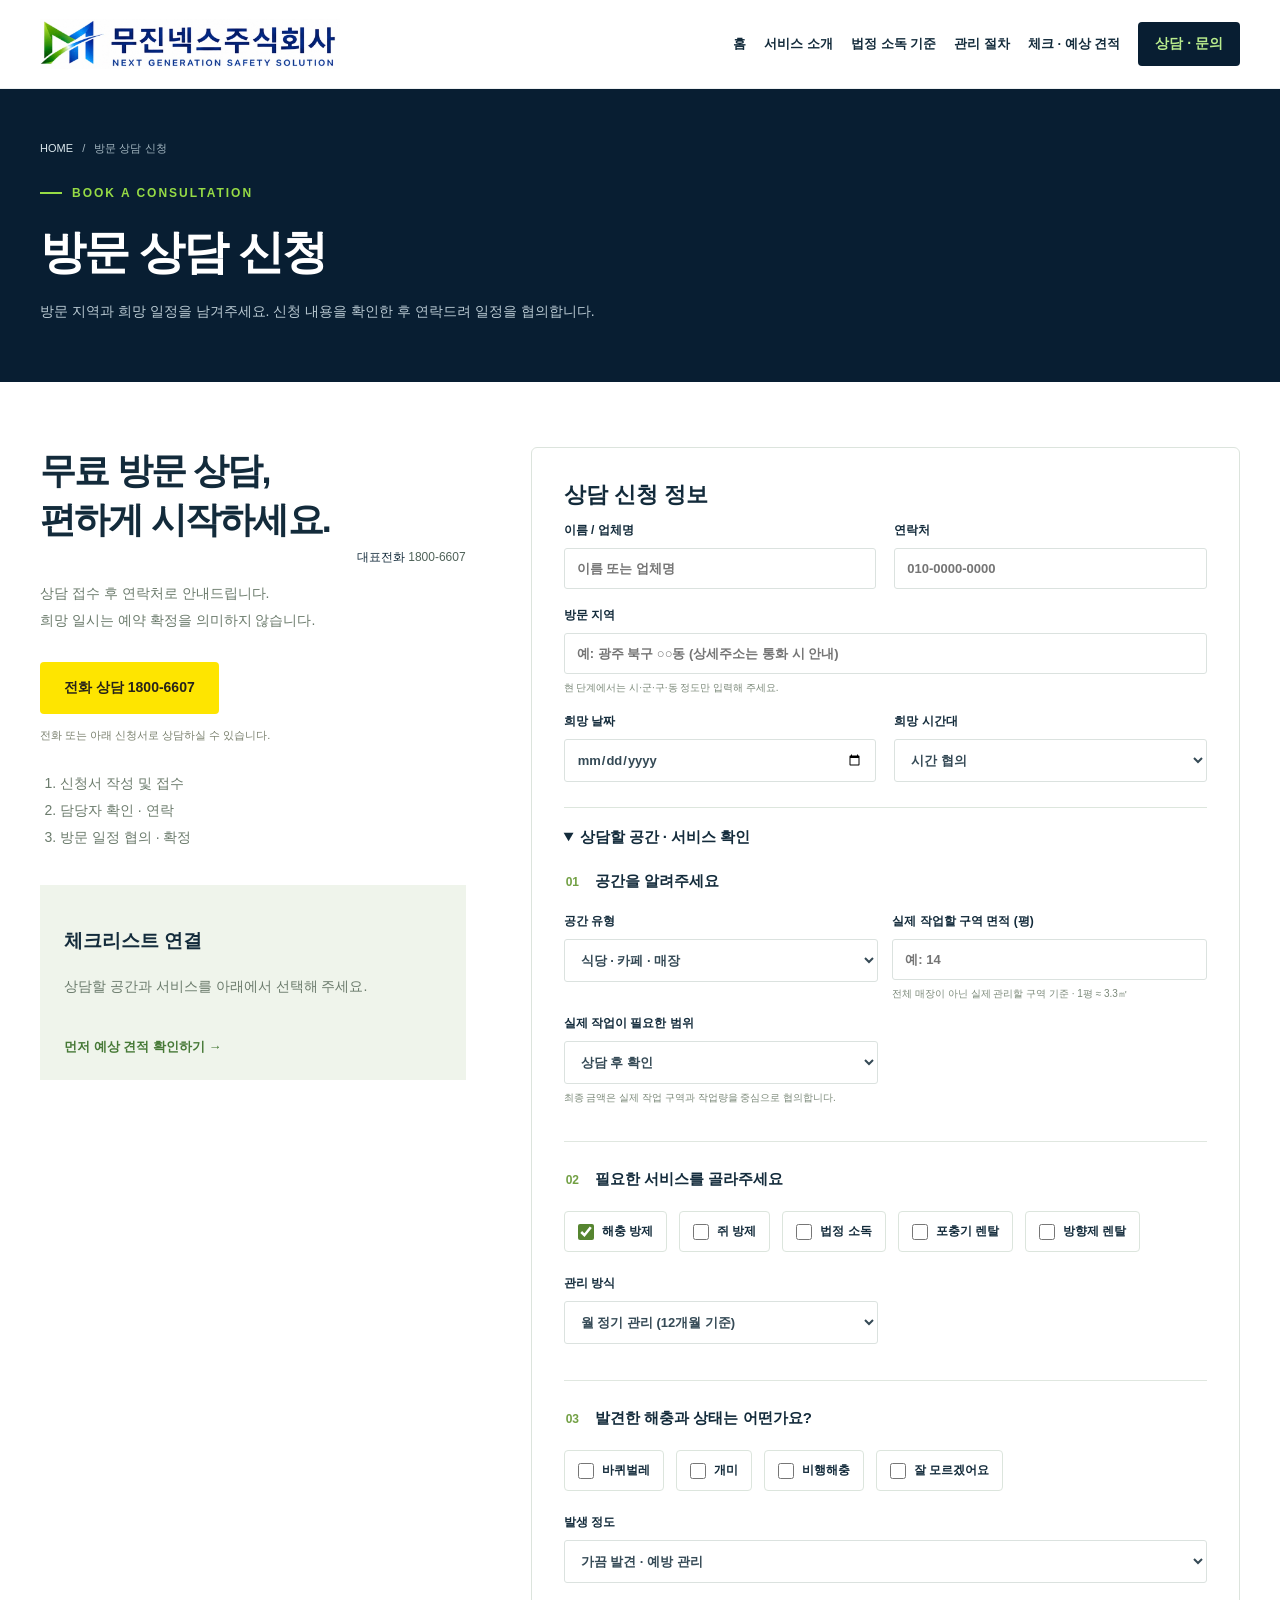
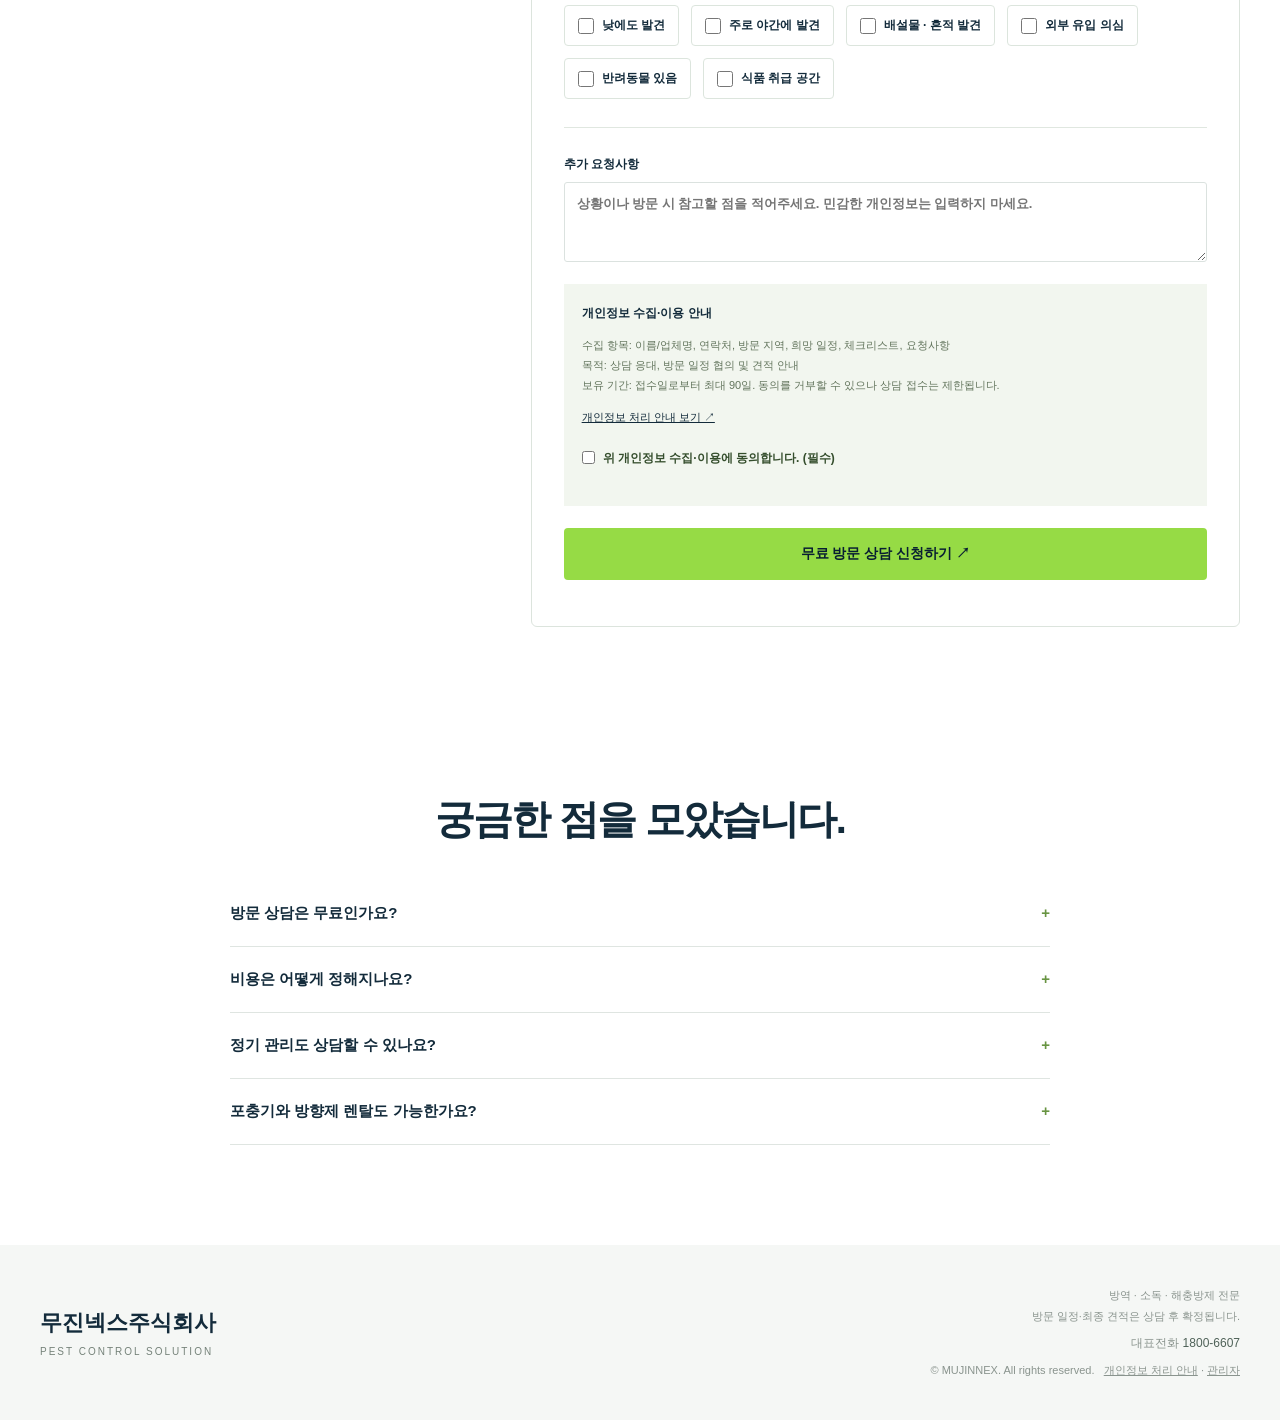
==== contact.html @ 33d65a3a "Remove initial fee exemption sentence from pricing FAQ" ====
<!doctype html><html lang="ko"><head><meta charset="utf-8"><meta name="viewport" content="width=device-width,initial-scale=1"><title>방문 상담 신청 | 무진넥스</title><meta name="description" content="무진넥스 방문 상담 신청"><link rel="stylesheet" href="assets/site.css?v=company-hero-v1"></head><body><header><div class="nav"><a href="index.html" class="logo" aria-label="무진넥스 홈"><img src="assets/company-logo.jpg" alt="무진넥스주식회사 로고"></a><button class="mobile-menu" aria-expanded="false" aria-controls="mainNav" type="button">메뉴 ☰</button><nav id="mainNav" aria-label="주 메뉴"><a href="index.html">홈</a><a href="services.html">서비스 소개</a><a href="legal.html">법정 소독 기준</a><a href="process.html">관리 절차</a><a href="quote.html">체크 · 예상 견적</a><a href="contact.html" aria-current="page" class="navcta">상담 · 문의</a></nav></div></header><main><div class="page-banner"><div class="wrap"><div class="breadcrumbs"><a href="index.html">HOME</a> &nbsp; / &nbsp; 방문 상담 신청</div><div class="eyebrow">BOOK A CONSULTATION</div><h1>방문 상담 신청</h1><p>방문 지역과 희망 일정을 남겨주세요. 신청 내용을 확인한 후 연락드려 일정을 협의합니다.</p></div></div><section class="tool-section"><div class="wrap booking-layout"><div class="booking-intro"><h2>무료 방문 상담,<br>편하게 시작하세요.</h2><div class="footer-phones"><span>대표전화 <a href="tel:18006607">1800-6607</a></span></div><p>상담 접수 후 연락처로 안내드립니다.<br>희망 일시는 예약 확정을 의미하지 않습니다.</p><a class="btn kakao-button" href="tel:18006607" target="_blank" rel="noopener noreferrer">전화 상담 1800-6607</a><p class="chat-note">전화 또는 아래 신청서로 상담하실 수 있습니다.</p><ol><li>신청서 작성 및 접수</li><li>담당자 확인 · 연락</li><li>방문 일정 협의 · 확정</li></ol><div class="estimate-panel"><h3>체크리스트 연결</h3><p id="draftInfo">상담할 공간과 서비스를 아래에서 선택해 주세요.</p><a href="quote.html" class="section-link">먼저 예상 견적 확인하기 →</a></div></div><form class="form booking-form" id="bookingForm"><h3>상담 신청 정보</h3><div class="form-grid"><label>이름 / 업체명<input name="name" autocomplete="name" required maxlength="60" placeholder="이름 또는 업체명"></label><label>연락처<input name="phone" type="tel" autocomplete="tel" required maxlength="20" placeholder="010-0000-0000" pattern="[0-9\s-]{9,20}"></label><label class="full">방문 지역<input name="region" required minlength="2" maxlength="120" placeholder="예: 광주 북구 ○○동 (상세주소는 통화 시 안내)"><small>현 단계에서는 시·군·구·동 정도만 입력해 주세요.</small></label><label>희망 날짜<input name="preferredDate" type="date" required></label><label>희망 시간대<select name="preferredTime"><option value="any">시간 협의</option><option value="morning">오전</option><option value="afternoon">오후</option><option value="evening">저녁 (가능 여부 협의)</option></select></label></div><details class="booking-check" open><summary>상담할 공간 · 서비스 확인</summary><div id="bookingChecklist"><fieldset><legend><span>01</span> 공간을 알려주세요</legend><div class="form-grid"><label>공간 유형<select name="space" required><option value="restaurant">식당 · 카페 · 매장</option><option value="home">주택 · 빌라 · 원룸</option><option value="facility">의료 · 학교 · 공공시설</option><option value="other">기타 공간</option></select></label><label>실제 작업할 구역 면적 (평)<input name="area" type="number" min="1" max="10000" step="0.1" placeholder="예: 14" required><small>전체 매장이 아닌 실제 관리할 구역 기준 · 1평 ≈ 3.3㎡</small></label><label>실제 작업이 필요한 범위<select name="scope"><option value="targeted">주방·창고 등 일부 구역</option><option value="whole">공간 전체</option><option value="unknown" selected>상담 후 확인</option></select><small>최종 금액은 실제 작업 구역과 작업량을 중심으로 협의합니다.</small></label></div></fieldset><fieldset><legend><span>02</span> 필요한 서비스를 골라주세요</legend><div class="choices"><label><input type="checkbox" name="services" value="pest" checked>해충 방제</label><label><input type="checkbox" name="services" value="rodent">쥐 방제</label><label><input type="checkbox" name="services" value="legal">법정 소독</label><label><input type="checkbox" name="services" value="rental">포충기 렌탈</label><label><input type="checkbox" name="services" value="fragrance">방향제 렌탈</label></div><div class="form-grid"><label>관리 방식<select name="frequency"><option value="monthly">월 정기 관리 (12개월 기준)</option><option value="once">1회 방제 (예상 작업비 계산)</option></select></label><label data-quantity="rental" hidden>포충기 수량<input name="units" type="number" min="1" max="30" value="0" disabled></label><label data-quantity="fragrance" hidden>방향제 수량<input name="fragranceUnits" type="number" min="1" max="30" value="0" disabled></label></div></fieldset><fieldset><legend><span>03</span> 발견한 해충과 상태는 어떤가요?</legend><div class="choices"><label><input type="checkbox" name="pests" value="cockroach">바퀴벌레</label><label><input type="checkbox" name="pests" value="ant">개미</label><label><input type="checkbox" name="pests" value="flying">비행해충</label><label><input type="checkbox" name="pests" value="unknown">잘 모르겠어요</label></div><label>발생 정도<select name="severity"><option value="low">가끔 발견 · 예방 관리</option><option value="medium">반복 발견</option><option value="high">여러 곳에서 자주 발견</option><option value="unknown">판단이 어려워요</option></select></label><div class="choices signs"><label><input type="checkbox" name="signs" value="day">낮에도 발견</label><label><input type="checkbox" name="signs" value="night">주로 야간에 발견</label><label><input type="checkbox" name="signs" value="droppings">배설물 · 흔적 발견</label><label><input type="checkbox" name="signs" value="entry">외부 유입 의심</label><label><input type="checkbox" name="signs" value="pet">반려동물 있음</label><label><input type="checkbox" name="signs" value="food">식품 취급 공간</label></div></fieldset></div></details><label>추가 요청사항<textarea name="message" maxlength="1500" placeholder="상황이나 방문 시 참고할 점을 적어주세요. 민감한 개인정보는 입력하지 마세요."></textarea></label><div class="honeypot" aria-hidden="true"><label>Website<input name="website" tabindex="-1" autocomplete="off"></label></div><div class="privacy-consent"><strong>개인정보 수집·이용 안내</strong><p>수집 항목: 이름/업체명, 연락처, 방문 지역, 희망 일정, 체크리스트, 요청사항<br>목적: 상담 응대, 방문 일정 협의 및 견적 안내<br>보유 기간: 접수일로부터 최대 90일. 동의를 거부할 수 있으나 상담 접수는 제한됩니다.</p><a href="privacy.html" target="_blank" rel="noopener">개인정보 처리 안내 보기 ↗</a><label class="check"><input type="checkbox" name="consent" required>위 개인정보 수집·이용에 동의합니다. (필수)</label></div><button class="btn" type="submit">무료 방문 상담 신청하기 ↗</button><div class="form-status" role="status" id="bookingStatus"></div></form></div></section><section class="faq-section" id="faq"><div class="faq"><h2>궁금한 점을 모았습니다.</h2><details><summary>방문 상담은 무료인가요?</summary><p>네. 무진넥스는 현장 진단, 맞춤 견적, 해충 상담을 위한 무료 방문 상담을 안내하고 있습니다. 방문 가능 지역과 일정은 상담 시 확인해 주세요.</p></details><details><summary>비용은 어떻게 정해지나요?</summary><p>실제 관리할 구역의 면적과 발생 상태를 바탕으로 참고 견적을 안내합니다. 전체 공간이 넓어도 일부 구역만 작업한다면 해당 구역을 기준으로 상담하며, 최종 금액은 현장 확인 후 조정합니다.</p></details><details><summary>정기 관리도 상담할 수 있나요?</summary><p>네. 공간과 발생 상황에 따라 정기 관리 방식과 방문 주기를 상담하실 수 있습니다. 구체적인 조건은 현장 확인 후 협의합니다.</p></details><details><summary>포충기와 방향제 렌탈도 가능한가요?</summary><p>포충기 설치·렌탈·구매와 방향제 렌탈을 상담하실 수 있습니다. 방향제는 1대당 월 1만원을 참고 기준으로 안내합니다. 포충기·방향제는 정기 점검과 소모품·부품 교체 관리를 제공하며, 교체 품목과 주기는 제품 및 사용 상태에 따라 상담 시 안내합니다.</p></details></div></section></main><footer><div class="footer-inner"><div class="footer-brand">무진넥스주식회사<small>PEST CONTROL SOLUTION</small></div><div class="footer-info">방역 · 소독 · 해충방제 전문<br>방문 일정·최종 견적은 상담 후 확정됩니다.<div class="footer-phones"><span>대표전화 <a href="tel:18006607">1800-6607</a></span></div>© MUJINNEX. All rights reserved. &nbsp; <a href="privacy.html">개인정보 처리 안내</a> · <a href="https://mujinnex-consultations.bigcat2.chatgpt.site/admin">관리자</a></div></div></footer><script src="assets/site.js"></script><script type="module" src="assets/forms.js?v=qa-v6"></script></body></html>
---- assets/site.css ----
:root{--navy:#081e32;--green:#96db45;--ink:#132b3b;--muted:#6c7a82}*{box-sizing:border-box}html{scroll-behavior:auto;scroll-padding-top:100px}body{margin:0;font-family:Arial,'Noto Sans KR',sans-serif;color:var(--ink);background:#fff}a{color:inherit;text-decoration:none}button,input,select,textarea{font:inherit}button,a{touch-action:manipulation}button{cursor:pointer}header{position:sticky;top:0;z-index:20;background:#ffffffed;border-bottom:1px solid #edf0f1;backdrop-filter:blur(15px)}.nav{max-width:1320px;margin:auto;height:88px;display:flex;align-items:center;justify-content:space-between;padding:0 40px}.logo{width:225px;height:65px;overflow:hidden;position:relative}.logo img{position:absolute;width:260px;max-width:none;left:-16px;top:-24px}nav{display:flex;align-items:center;gap:34px;font-size:14px;font-weight:600}.navcta,.btn{display:inline-flex;align-items:center;justify-content:center;gap:28px;padding:17px 24px;border-radius:4px;border:0;background:var(--green);color:var(--navy);font-weight:700;font-size:14px}.navcta{background:var(--navy);color:white;padding:13px 20px}.hero{background:var(--navy);min-height:680px;position:relative;overflow:hidden;color:white}.hero-photo{position:absolute;right:0;top:0;width:48%;height:100%;background-image:url('consultation.jpg');background-size:auto 155%;background-position:right top;filter:saturate(.65)}.hero:after{content:'';position:absolute;inset:0;background:linear-gradient(90deg,#081e32 43%,#081e32e8 58%,#081e3220 88%),linear-gradient(0deg,#081e3270,transparent 60%)}.hero-inner{position:relative;z-index:1;max-width:1320px;margin:auto;padding:82px 40px 60px}.eyebrow{font-size:12px;letter-spacing:2px;font-weight:700;color:#44892c;display:flex;align-items:center;gap:10px}.hero .eyebrow{color:#b7e68c}.eyebrow:before{content:'';width:22px;height:2px;background:currentColor}.hero h1{font-size:clamp(42px,4.7vw,67px);line-height:1.25;letter-spacing:-3px;margin:30px 0 24px;font-weight:750}.hero h1 em{font-style:normal;color:var(--green)}.hero p{color:#becad4;font-size:16px;line-height:1.9}.hero-actions{display:flex;gap:12px;margin-top:34px}.ghost{border:1px solid #617080;background:transparent;color:white}.hero-bottom{display:flex;gap:30px;margin-top:58px;font-size:12px;color:#bbcad3}.hero-bottom span:before{content:'✓';color:var(--green);margin-right:9px}.vertical{position:absolute;right:35px;bottom:55px;writing-mode:vertical-rl;letter-spacing:4px;font-size:10px;color:#c8d5dc}.strip{max-width:1240px;margin:auto;padding:28px 0;display:flex;justify-content:space-between;align-items:center;border-bottom:1px solid #e4e9e9;font-size:13px;color:#7c878c}.strip strong{color:#233c4a;font-size:15px}section{padding:100px 40px}.wrap{max-width:1240px;margin:auto}.section-head{display:flex;justify-content:space-between;align-items:end;margin:20px 0 42px;gap:30px}h2{font-size:40px;letter-spacing:-1.8px;line-height:1.35;margin:0}p{line-height:1.8}.section-head p{font-size:14px;color:var(--muted);margin:0}.services{display:grid;grid-template-columns:repeat(4,1fr);gap:18px}.service{padding:32px 26px;background:#f4f7f6;min-height:285px;border:1px solid transparent;transition:.25s}.service:hover{transform:translateY(-6px);border-color:#c2d9b6;background:#f0f6eb}.icon{width:52px;height:52px;color:#245343;margin-bottom:35px}.icon svg{width:100%;height:100%;fill:none;stroke:currentColor;stroke-width:1.4;stroke-linecap:round;stroke-linejoin:round}.service .num{float:right;color:#9ba9a8;font-size:12px}.service h3{font-size:21px;margin:0 0 13px}.service p{color:var(--muted);font-size:13px;margin:0}.spaces{background:#eff3ef}.space-grid{display:grid;grid-template-columns:1fr 1fr;gap:60px;align-items:center}.space-tabs{display:flex;gap:10px;flex-wrap:wrap;margin:30px 0}.tab{background:transparent;border:1px solid #cbd5cf;color:#56685d;padding:12px 19px;border-radius:30px;font-size:13px}.tab.active{background:var(--navy);border-color:var(--navy);color:white}.space-panel{border-top:1px solid #cbd5cf;padding-top:22px}.space-panel h3{font-size:23px;margin:0}.space-panel p{color:#66776e;font-size:14px;max-width:460px}.tags{display:flex;gap:9px;font-size:12px;color:#47723c}.tags span{background:#e1eada;padding:7px 10px}.architecture{height:440px;background:#dce5dc;position:relative;overflow:hidden;display:flex;align-items:center;justify-content:center}.architecture:before{content:'';position:absolute;width:310px;height:310px;border:1px solid #afc4ad;border-radius:50%;box-shadow:0 0 0 45px #d4dfd3,0 0 0 46px #bacdba}.building{width:260px;height:235px;position:relative;display:grid;grid-template-columns:repeat(4,1fr);gap:14px;padding:35px 28px 0;background:#fbfcf9;box-shadow:22px 22px 0 #aabca8;transform:skewY(-5deg)}.building:before{content:'MUJINNEX CARE';position:absolute;top:-30px;left:0;background:#183d30;color:#d1f3ac;width:100%;padding:12px;font-size:11px;letter-spacing:3px;text-align:center}.window{background:linear-gradient(135deg,#a5bfbb,#d2e2df);height:35px;border-bottom:3px solid #738f88}.building .door{height:66px;background:#355b4a;grid-column:2/4;align-self:end}.image-label{position:absolute;bottom:20px;left:24px;font-size:10px;color:#566e5b;letter-spacing:1.5px}.care-badge{position:absolute;right:24px;top:24px;padding:13px;background:#fff;color:#345c31;font-size:12px;border-radius:4px}.process{display:grid;grid-template-columns:repeat(4,1fr);margin-top:44px;gap:30px}.step{border-top:1px solid #d9e1dd;padding-top:24px}.step b{color:#5c972e;font-size:12px;letter-spacing:1px}.step h3{font-size:20px;margin:20px 0 12px}.step p{font-size:13px;color:var(--muted)}.consult{padding:80px 40px;background:var(--navy);color:white}.consult-grid{display:grid;grid-template-columns:.9fr 1.1fr;gap:90px;align-items:start}.consult h2{margin:22px 0;font-size:42px}.consult p{color:#adbdc7;font-size:14px}.consult .eyebrow{color:var(--green)}.poster-btn{border:0;border-bottom:1px solid #7e929e;background:none;padding:12px 0;color:#d7e3e9;font-size:13px}.form{background:#fff;color:var(--ink);padding:32px;border-radius:6px}.form h3{margin:0 0 12px;font-size:22px}.notice{background:#f2f6ef;padding:10px 12px;font-size:12px;color:#5c7055;line-height:1.7;margin-bottom:22px}.form-grid{display:grid;grid-template-columns:1fr 1fr;gap:18px}label{display:block;font-size:12px;font-weight:600}input,select,textarea{display:block;width:100%;margin-top:9px;border:1px solid #dbe2df;border-radius:3px;padding:12px;color:#354a56;background:white;font-size:13px}textarea{resize:vertical;min-height:80px}.full{grid-column:1/-1}.check{display:flex;align-items:center;gap:8px;color:#708078;font-size:11px;margin:18px 0}.check input{width:auto;margin:0}.form .btn{width:100%}.form-status{font-size:12px;line-height:1.7;color:#436d36;margin-top:14px}.faq{max-width:820px;margin:auto}.faq h2{text-align:center;margin-bottom:35px}.faq details{border-bottom:1px solid #dfe5e1;padding:23px 0}.faq summary{cursor:pointer;font-size:15px;font-weight:600;list-style:none;display:flex;justify-content:space-between}.faq summary:after{content:'+';color:#689442}.faq details[open] summary:after{content:'−'}.faq details p{font-size:14px;color:var(--muted);padding-right:30px}footer{padding:40px;background:#f5f7f5}.footer-inner{max-width:1240px;margin:auto;display:flex;justify-content:space-between;align-items:center;gap:20px}.footer-brand{font-size:22px;font-weight:800}.footer-brand small{display:block;letter-spacing:2px;font-size:10px;margin-top:8px;font-weight:400;color:#758279}.footer-info{font-size:11px;color:#8a948e;line-height:1.9;text-align:right}.menu{display:none}.modal{border:0;padding:0;background:transparent;max-width:600px;width:90vw;max-height:90vh}.modal::backdrop{background:#061522d9}.modal img{width:100%;display:block}.modal button{position:sticky;top:10px;float:right;margin:10px;border:0;border-radius:50%;background:#fff;width:36px;height:36px;font-size:20px}.sr{position:absolute;width:1px;height:1px;overflow:hidden;clip:rect(0,0,0,0)}@media(max-width:900px){.nav{padding:0 22px;height:76px}.logo{width:190px}.logo img{width:225px;top:-20px}nav{gap:18px;font-size:12px}.navcta{display:none}.hero-inner{padding:65px 26px}.hero h1{font-size:48px}.hero-photo{width:58%;opacity:.6}.hero:after{background:linear-gradient(90deg,#081e32 20%,#081e32d9 55%,#081e3250)}.strip{margin:0 26px;gap:20px;flex-wrap:wrap}.services{grid-template-columns:repeat(2,1fr)}section{padding:70px 26px}.space-grid,.consult-grid{gap:35px}.architecture{height:370px}.consult{padding:60px 26px}.consult-grid{grid-template-columns:1fr 1.2fr}.consult h2{font-size:34px}.form{padding:24px}.section-head h2,h2{font-size:33px}}@media(max-width:600px){nav a{display:none}nav a:last-child{display:block;font-size:12px}.hero{min-height:640px}.hero h1{font-size:43px;letter-spacing:-2px}.hero-inner{padding-top:62px}.hero p{font-size:14px}.hero-photo{width:78%;opacity:.38}.hero-bottom{gap:14px;flex-wrap:wrap;line-height:1.7;margin-top:48px}.vertical{display:none}.hero-actions{gap:8px}.btn{padding:16px 19px;gap:18px;font-size:13px}.strip{font-size:11px;padding:23px 0;gap:17px}.strip strong{width:100%;font-size:13px}.section-head{display:block;margin-bottom:30px}.section-head p{margin-top:18px}.services{gap:10px}.service{padding:22px 17px;min-height:265px}.service h3{font-size:18px}.service p{font-size:12px}.icon{margin-bottom:28px}.space-grid,.consult-grid{grid-template-columns:1fr}.architecture{height:340px;order:2}.space-tabs{gap:6px}.tab{padding:10px 13px}.process{grid-template-columns:1fr 1fr;gap:24px}.consult h2{font-size:36px}.form-grid{gap:14px}.footer-inner{display:block}.footer-info{text-align:left;margin-top:25px}.faq summary{font-size:14px}.eyebrow{font-size:10px}h2{font-size:31px}}

nav a[aria-current="page"]{color:#408528}nav .navcta[aria-current="page"]{color:#b9ec8d}.page-banner{background:var(--navy);color:white;padding:52px 40px 58px}.page-banner .eyebrow{color:var(--green)}.page-banner h1{font-size:46px;letter-spacing:-2px;margin:22px 0 15px}.page-banner p{color:#b9c9d2;font-size:14px;margin:0}.breadcrumbs{font-size:11px;color:#a4b7c1;margin-bottom:30px}.breadcrumbs a{color:#d8e5eb}.page-banner+.spaces{padding-top:65px}.page-cta{padding:43px 40px;background:#eff4ec}.page-cta .wrap{display:flex;align-items:center;justify-content:space-between;gap:24px}.page-cta h2{font-size:25px}.page-cta p{font-size:13px;color:#6c7a72;margin:9px 0 0}.section-link{font-size:13px;font-weight:600;display:inline-block;margin-top:25px;color:#467936}.home .hero{min-height:590px}.home .hero-inner{padding-top:65px;padding-bottom:45px}.home .hero-bottom{margin-top:36px}.home #services{padding:65px 40px}.home #services .section-head h2{font-size:32px}.home .service{min-height:230px}.home .icon{margin-bottom:22px}.home-paths{padding:0 40px 65px}.path-grid{display:grid;grid-template-columns:1fr 1fr;gap:22px}.path-card{border-top:1px solid #dae3dc;padding:25px 0 0;display:flex;justify-content:space-between;gap:20px}.path-card h3{font-size:22px;margin:0 0 8px}.path-card p{margin:0;color:#77837d;font-size:13px}.path-card .arrow{color:#538a39;font-size:25px}.mobile-menu{display:none}.services-detail{padding-top:0}.detail-list{display:grid;grid-template-columns:1fr 1fr;gap:35px}.detail{border-top:1px solid #dce4de;padding-top:22px}.detail h3{font-size:20px}.detail p{font-size:14px;color:#6c7a82}.process-note{background:#f3f6f1;padding:28px;margin-top:42px;font-size:14px;color:#61715e}.consult-page .consult{padding-top:65px}.consult-page .faq-section{padding-top:65px}@media(max-width:900px){nav{gap:20px}.navcta{display:inline-flex}}@media(max-width:700px){.mobile-menu{display:block;background:transparent;border:1px solid #d6dfd8;padding:9px 13px;border-radius:3px;color:var(--navy);font-size:13px}.nav{position:relative}nav{display:none;position:absolute;top:76px;left:0;right:0;background:#fff;box-shadow:0 10px 20px #0b1e3210;padding:15px 25px;flex-direction:column;align-items:stretch;gap:0}nav.is-open{display:flex}nav a,nav a:last-child{display:block!important;padding:15px 12px;font-size:14px;border-bottom:1px solid #edf0ed}.navcta{margin-top:10px}nav .navcta{border:0}.page-banner{padding:35px 26px 40px}.page-banner h1{font-size:35px}.breadcrumbs{margin-bottom:25px}.page-cta{padding:35px 26px}.page-cta .wrap{align-items:start;flex-direction:column}.path-grid,.detail-list{grid-template-columns:1fr}.home-paths{padding:0 26px 45px}.home #services{padding:55px 26px}.home .hero{min-height:620px}.home .hero h1{font-size:41px}.page-banner p{line-height:1.8}.consult-page .consult{padding-top:45px}}

nav{gap:22px}.legal-intro{padding-bottom:55px}.legal-cards{display:grid;grid-template-columns:repeat(3,1fr);gap:20px}.legal-cards article{background:#f2f6ef;padding:28px}.legal-cards b{color:#508631;font-size:11px;letter-spacing:1px}.legal-cards h3{font-size:21px;margin:18px 0 12px}.legal-cards p,.table-intro{font-size:14px;color:#6b7a71}.legal-table-section{padding-top:0}.legal-table-section h2{font-size:32px}.table-scroll{overflow-x:auto;margin-top:28px;border:1px solid #dce4dd}.legal-table{border-collapse:collapse;width:100%;min-width:740px;font-size:13px;line-height:1.7}.legal-table th,.legal-table td{text-align:left;padding:19px 20px;border-bottom:1px solid #e0e7e1}.legal-table thead{background:#0b2637;color:white}.legal-table thead th{white-space:nowrap}.legal-table tbody th{width:23%;font-weight:600}.legal-table tbody td:nth-child(2){width:39%;color:#637268}.legal-table td:nth-child(n+3){white-space:nowrap;color:#346c2e}.legal-table tbody tr:nth-child(even){background:#f6f8f5}.legal-note{padding:24px 28px;background:#eff4ea;margin-top:25px;font-size:13px;line-height:1.8}.legal-note p{color:#61705a}.legal-sources{margin-top:30px;font-size:12px;color:#68796e}.legal-sources a{display:inline-block;color:#345e33;border-bottom:1px solid #adc5a4;padding-bottom:5px;margin:8px 24px 8px 0}.legal-link{padding:50px 40px;background:#f1f5ee;border-top:1px solid #e0e8dc}.legal-link .wrap{display:flex;align-items:center;justify-content:space-between;gap:25px}.legal-link h2{font-size:28px;margin-top:18px}.legal-link p{color:#697c65;font-size:13px}.field-section{padding:70px 40px}.field-section h2{font-size:34px}.field-grid{display:grid;grid-template-columns:1fr 1fr;gap:24px;margin-top:30px}.field-card{margin:0;background:#f3f6f2}.field-card img{display:block;width:100%;aspect-ratio:3/2;object-fit:cover}.field-card figcaption{padding:22px 24px}.field-card h3{margin:10px 0;font-size:21px}.field-card p{font-size:13px;color:#68796c;margin:0}.ai-label{display:inline-block;font-size:10px;letter-spacing:.5px;color:#416737;background:#e0ebd8;padding:5px 9px}.field-footnote{font-size:12px;color:#778579;margin-top:20px}.hero-ai-label{position:absolute;right:24px;bottom:20px;z-index:3;color:#d8e7d5;background:#082333b8;padding:6px 10px;font-size:10px}.hero .hero-photo{background-image:url('hero-company.jpg');background-size:cover;background-position:center top;filter:none}.hero:after{background:linear-gradient(90deg,#081e32 40%,#081e32e6 55%,#081e3226 90%)}@media(max-width:1000px) and (min-width:701px){.nav{padding:0 22px}.logo{width:190px}nav{gap:13px;font-size:12px}.navcta{padding:12px 15px}.legal-cards{gap:12px}.legal-cards article{padding:23px}}@media(max-width:700px){nav{gap:0}.legal-cards,.field-grid{grid-template-columns:1fr}.legal-link{padding:35px 26px}.legal-link .wrap{align-items:start;flex-direction:column}.legal-link h2{font-size:25px}.legal-table th,.legal-table td{padding:14px}.legal-table-section h2{font-size:27px}.field-section{padding:50px 26px}.field-section h2{font-size:29px}.hero:after{background:linear-gradient(90deg,#081e32f5 15%,#081e32c9 60%,#081e3260)}.hero-ai-label{bottom:12px;right:16px;font-size:9px}.legal-intro{padding-bottom:35px}}
.home-gateway{padding:70px 40px}.home-gateway h2{font-size:34px;margin:20px 0 32px}.gateway-grid{display:grid;grid-template-columns:repeat(3,1fr);gap:22px}.gateway-grid a{padding:27px;border:1px solid #dce5dd;transition:.2s}.gateway-grid a:hover{background:#f2f6ee;transform:translateY(-3px)}.gateway-grid span{color:#5a8b39;font-size:12px}.gateway-grid h3{font-size:22px;margin:22px 0 10px}.gateway-grid p{font-size:13px;color:#718074;margin:0}.tool-section{padding:65px 40px}.tool-layout{display:grid;grid-template-columns:1.3fr .85fr;gap:45px;align-items:start}.checklist-form{border:1px solid #dbe5dc;padding:34px}.checklist-form fieldset,.booking-check fieldset{border:0;padding:0 0 28px;margin:0 0 28px;border-bottom:1px solid #e0e7e0;min-width:0}.checklist-form legend,.booking-check legend{font-size:19px;font-weight:700;margin-bottom:22px}.checklist-form legend span,.booking-check legend span{color:#72a044;font-size:12px;margin-right:12px}.choices{display:flex;gap:12px;flex-wrap:wrap;margin:0 0 23px}.choices label{display:flex;align-items:center;gap:8px;padding:11px 13px;border:1px solid #dce5dd;border-radius:4px;font-size:12px}.choices input{width:16px;height:16px;margin:0;accent-color:#568530}.signs{margin:22px 0 0}.estimate-panel{padding:30px;background:#eff4eb;position:sticky;top:110px}.estimate-panel h2{font-size:26px;margin:22px 0}.estimate-panel p{font-size:13px;color:#66785f}.estimate-price{font-size:29px;font-weight:750;letter-spacing:-1px;color:#173b29;line-height:1.4}.estimate-line{border-bottom:1px solid #d4e0ce;padding:12px 0}.estimate-line strong{display:block;color:#344f2d;margin-bottom:5px}.estimate-foot{font-size:12px;line-height:1.8;color:#798770;border-top:1px solid #d2dfcc;margin:20px 0;padding-top:20px}.estimate-panel .btn{width:100%;margin-top:10px}.manual-line{padding:10px 12px;background:#e4ebde}.estimate-detail{font-size:11px!important}.booking-layout{display:grid;grid-template-columns:.75fr 1.25fr;gap:65px;align-items:start}.booking-intro h2{font-size:36px}.booking-intro p,.booking-intro li{font-size:14px;color:#6b7b6c;line-height:1.9}.booking-intro ol{padding-left:20px;margin:25px 0 35px}.booking-intro .estimate-panel{position:static;padding:24px}.booking-form{border:1px solid #dce4dd}.booking-check{margin:25px 0;border-top:1px solid #dde6dd;padding-top:20px}.booking-check summary{cursor:pointer;font-size:15px;font-weight:700;margin-bottom:25px}.booking-check legend{font-size:15px}.booking-check .form-grid{gap:14px}.booking-form small,.checklist-form small{display:block;font-size:10px;color:#7a8878;font-weight:400;margin-top:7px}.privacy-consent{background:#f2f6ef;padding:18px;margin:22px 0;font-size:12px;line-height:1.9}.privacy-consent p{font-size:11px;color:#63755d}.privacy-consent a{font-size:11px;text-decoration:underline}.privacy-consent .check{font-size:12px;color:#354e2d;align-items:start}.privacy-consent input{flex-shrink:0;margin-top:4px}.honeypot{position:absolute;left:-10000px;width:1px;height:1px;overflow:hidden}.form-status.success{padding:20px;background:#e6f2df;color:#2e5e21;font-size:14px}.privacy-page{max-width:850px}.privacy-page h2{font-size:30px}.privacy-page h3{margin-top:35px;font-size:20px}.privacy-page p{font-size:14px;color:#6b7b70}.btn:disabled{opacity:.6;cursor:wait}.admin-toolbar{display:flex;align-items:center;justify-content:space-between;gap:20px}.admin-toolbar h2{font-size:30px}.admin-toolbar>div{display:flex;gap:10px}.admin-toolbar select{margin:0;min-width:130px}.admin-record{border:1px solid #dce5de;padding:28px;margin:20px 0;background:#fff}.record-head{display:flex;justify-content:space-between;gap:15px}.record-head h3{margin:0;font-size:22px}.record-head span{padding:6px 12px;background:#e6f0dd;color:#40722d;font-size:12px}.admin-record p{font-size:13px;color:#657567;white-space:pre-wrap;overflow-wrap:anywhere}.admin-record form{border-top:1px solid #e1e8e1;margin-top:20px;padding-top:20px}.admin-record select{max-width:220px;margin-bottom:15px}.admin-record button{margin-top:15px}.admin-prices{margin-top:45px;padding:28px;background:#f0f4ed}.admin-prices summary{font-size:21px;font-weight:700;cursor:pointer}.admin-prices p{font-size:13px;color:#65745f}.admin-prices button{margin-top:22px}#adminCount{font-size:12px;color:#6a7d65}nav{gap:18px;font-size:13px}nav .navcta{padding:13px 17px}footer a{text-decoration:underline}.checklist-form>.btn{width:100%}@media(max-width:1100px){.logo{width:175px}nav{gap:12px;font-size:12px}}@media(max-width:950px){.mobile-menu{display:block;background:transparent;border:1px solid #d6dfd8;padding:9px 13px;border-radius:3px;color:var(--navy);font-size:13px}.nav{position:relative;height:76px}nav{display:none;position:absolute;top:76px;left:0;right:0;background:#fff;box-shadow:0 10px 20px #0b1e3210;padding:15px 25px;flex-direction:column;align-items:stretch;gap:0}nav.is-open{display:flex}nav a,nav a:last-child{display:block!important;padding:15px 12px;font-size:14px;border-bottom:1px solid #edf0ed}nav .navcta{padding:15px 12px;margin-top:10px}.gateway-grid{grid-template-columns:1fr 1fr}.tool-layout{gap:25px;grid-template-columns:1.15fr 1fr}.booking-layout{gap:30px;grid-template-columns:.7fr 1.3fr}.checklist-form{padding:24px}.estimate-panel{padding:24px}.estimate-price{font-size:24px}}@media(max-width:700px){.home-gateway,.tool-section{padding:45px 26px}.home-gateway h2{font-size:28px}.gateway-grid,.tool-layout,.booking-layout{grid-template-columns:1fr}.gateway-grid{gap:12px}.gateway-grid a{padding:24px}.estimate-panel{position:static}.checklist-form{padding:22px 18px}.checklist-form legend{font-size:17px}.choices{gap:8px}.choices label{font-size:11px;padding:10px}.booking-intro h2{font-size:30px}.booking-form{padding:22px 18px}.admin-toolbar{align-items:start;flex-direction:column}.admin-toolbar h2{font-size:26px}.admin-record{padding:22px 18px}.record-head{flex-direction:column}.record-head span{align-self:start}.admin-prices{padding:22px 18px}.form-grid{grid-template-columns:1fr}.full{grid-column:auto}.privacy-consent{padding:14px}.hero-actions{flex-wrap:wrap}}
.delete-record{margin-left:12px;background:white;border:1px solid #d9c4be;color:#925c4e;padding:16px;cursor:pointer;font-size:12px}.booking-form .form-grid{margin-bottom:8px}
[hidden]{display:none!important}.kakao-button{background:#fee500;color:#272319}.estimate-panel .kakao-button{margin-top:12px}.booking-intro>.kakao-button{margin-top:14px}.chat-note{font-size:11px!important;color:#7a806e!important}.hero-actions{flex-wrap:wrap}.hero-actions .kakao-button{font-size:13px;padding:17px 20px}.product-help{font-size:12px;color:#72806c}

.footer-phones{display:flex;justify-content:flex-end;gap:14px;margin:5px 0;font-size:12px;flex-wrap:wrap}.footer-phones a{color:#4f6258;text-decoration:none;white-space:nowrap}.contact-phones{display:flex;flex-direction:column;gap:8px;font-size:13px;line-height:1.7;margin-top:22px;color:#66776a}.contact-phones a{color:#1b3d34;white-space:nowrap}@media(max-width:600px){.footer-phones{justify-content:flex-start;gap:8px 14px}}

.rental-maintenance{font-size:12px;line-height:1.8;color:#526e47;background:#e4eddc;padding:14px;margin:18px 0}.estimate-panel .rental-maintenance{font-size:12px}

.price-baselines{padding:16px 0;border-top:1px solid #d4dfcd;border-bottom:1px solid #d4dfcd;margin-bottom:22px}.price-baselines strong,.price-baselines span,.price-baselines small{display:block;line-height:1.8}.price-baselines strong{font-size:16px;color:#285329}.price-baselines span{font-size:12px;margin-top:6px}.price-baselines small{font-size:10px;color:#6b7a62;margin-top:6px}

.quote-comparison{width:100%;border-collapse:collapse;font-size:12px;margin:18px 0}.quote-comparison th,.quote-comparison td{padding:13px 8px;border-bottom:1px solid #cbdac2;text-align:left;line-height:1.8}.quote-comparison th{font-weight:600;width:42%}

/* Full-width company wordmark, without cropping. */
.logo{width:300px;height:60px;flex-shrink:0;display:flex;align-items:center;overflow:visible}.logo img{position:static;width:100%;height:auto;max-width:100%;object-fit:contain}@media(max-width:1100px){.logo{width:250px}}@media(max-width:600px){.nav{padding-left:20px;padding-right:20px}.logo{width:min(260px,calc(100vw - 130px));height:56px}}

.hero h1.company-intro{font-size:clamp(30px,3.2vw,44px);line-height:1.45;letter-spacing:-1.6px;word-break:keep-all}@media(max-width:600px){.hero h1.company-intro{font-size:clamp(23px,5.8vw,34px);letter-spacing:-1px}}
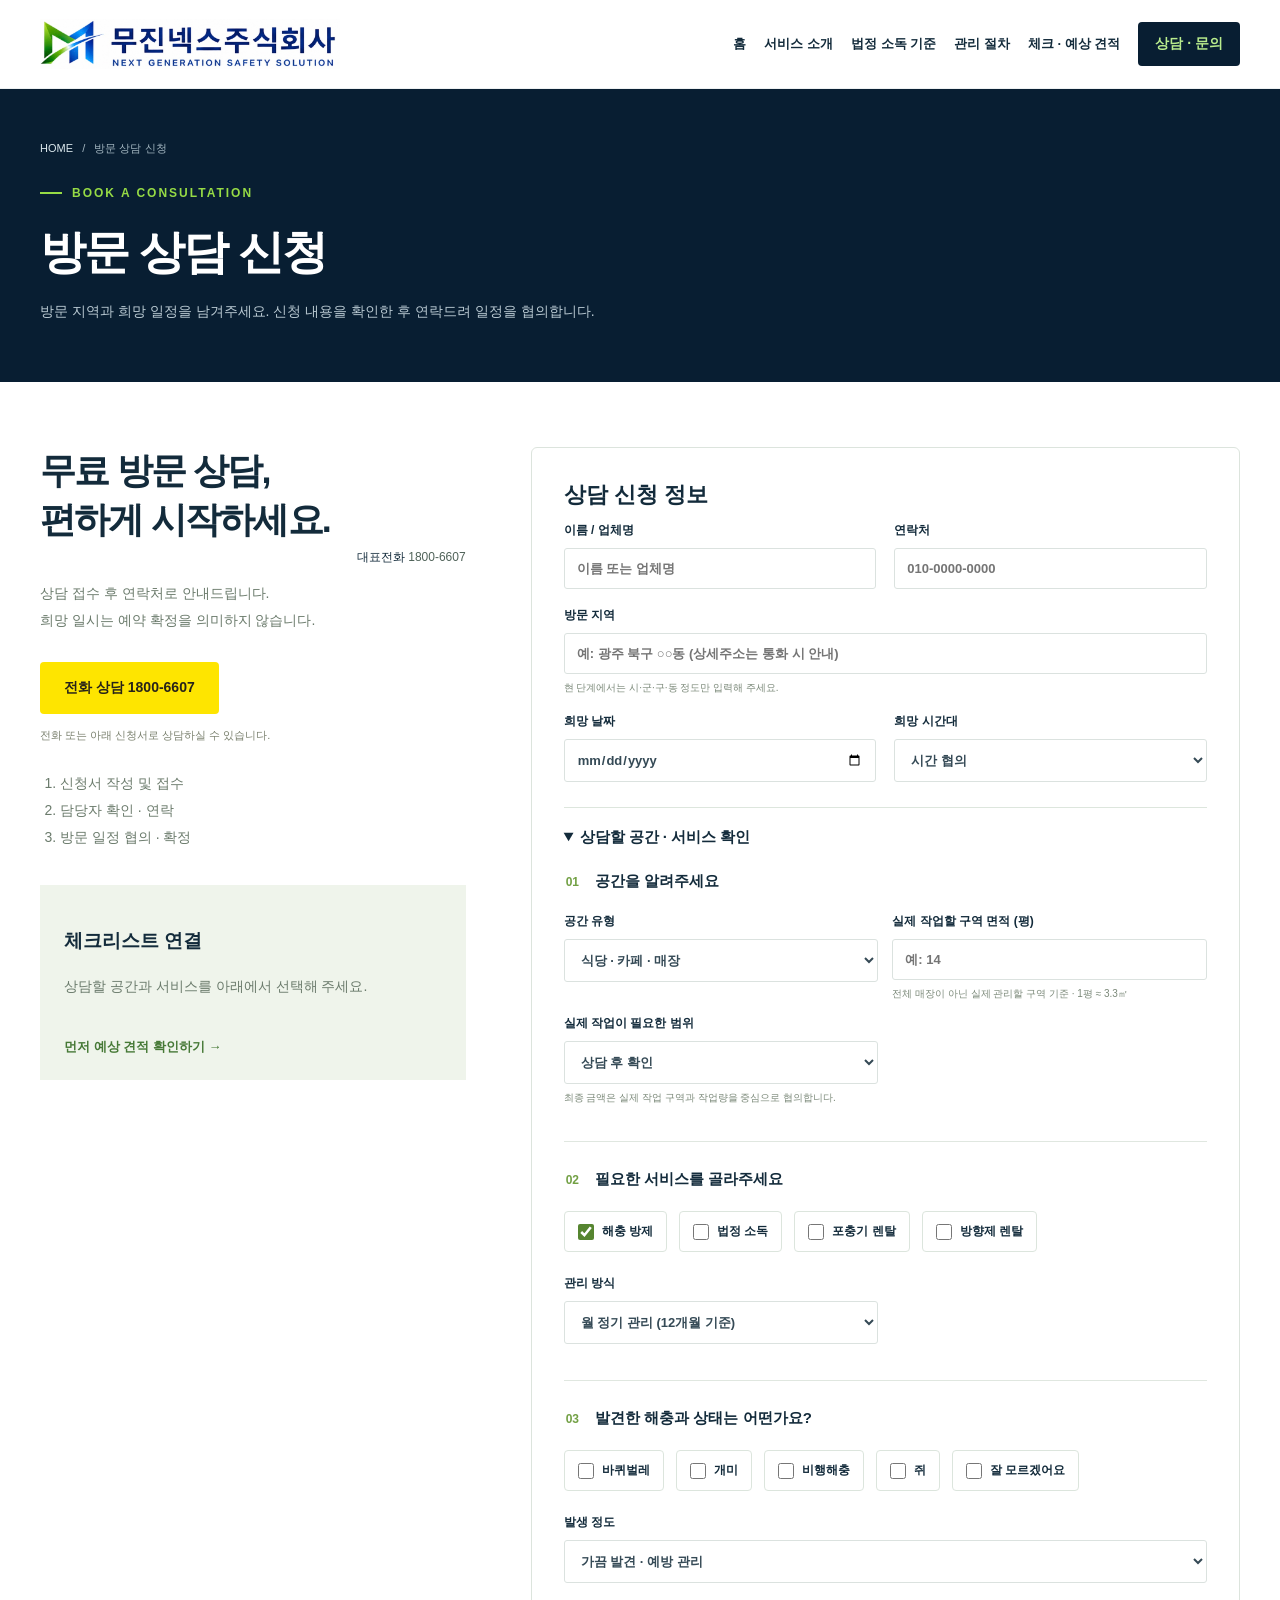
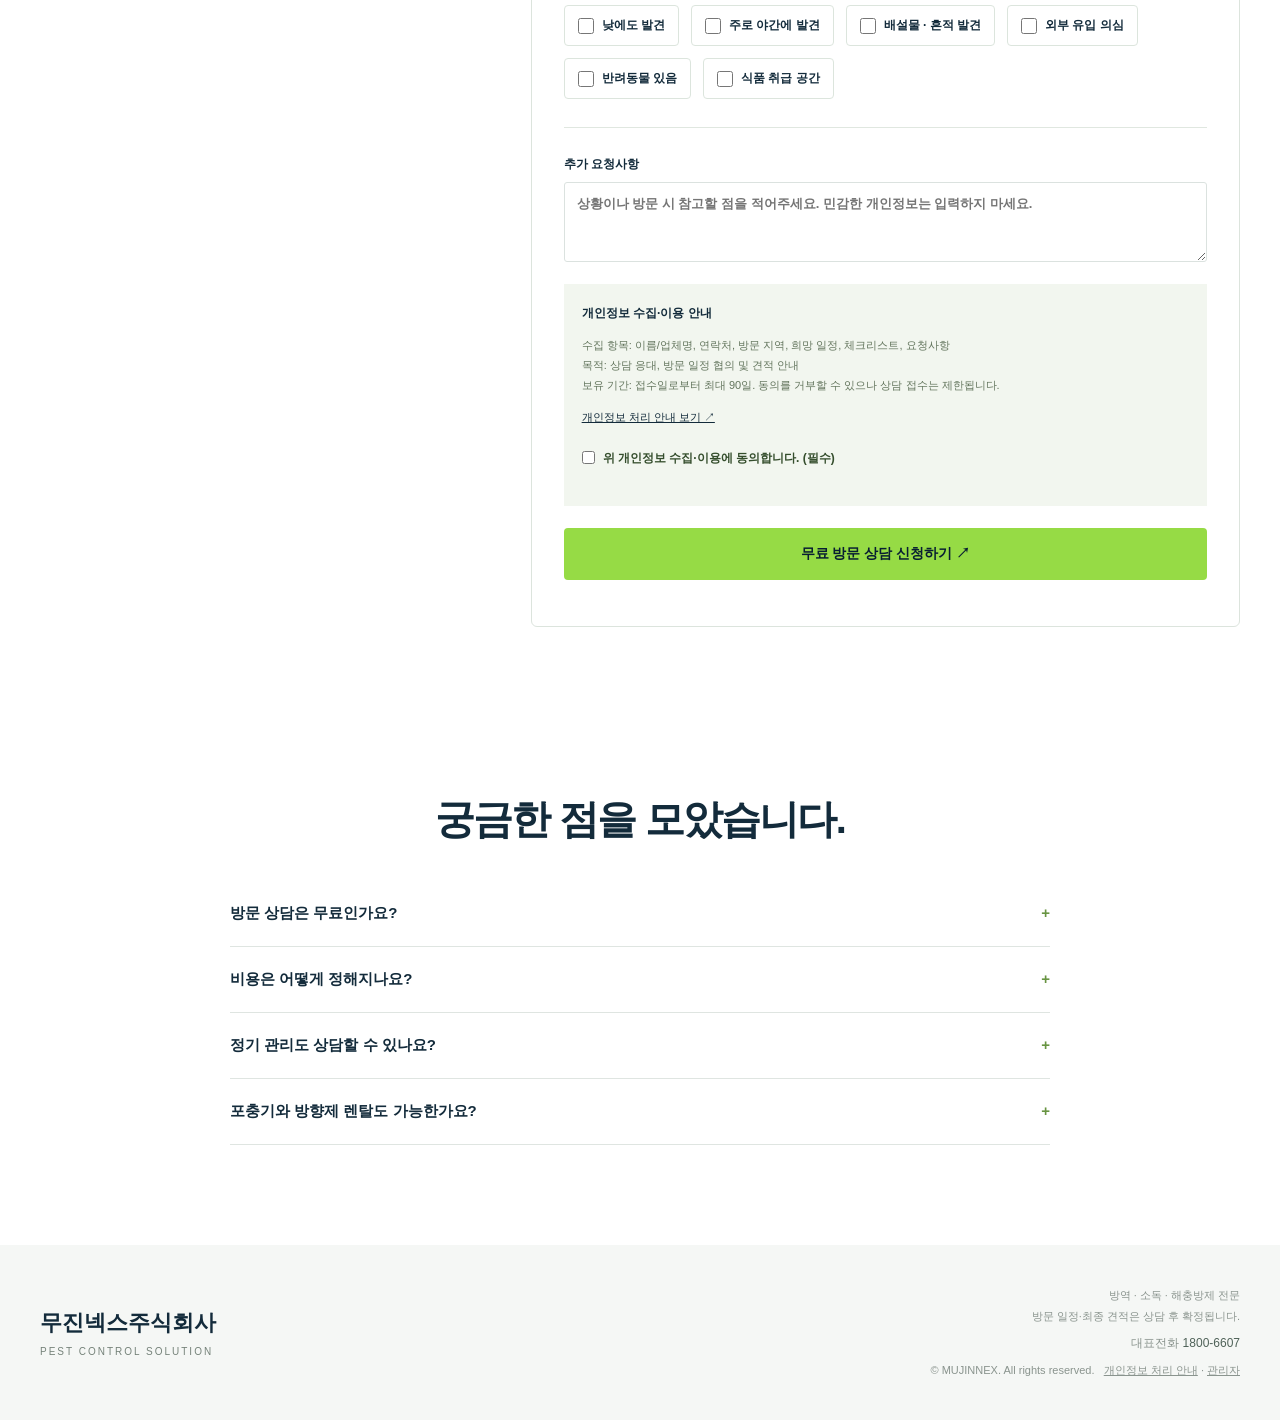
==== commit 737ab92c: "Move rodent option from services to discovered pests" ====
--- a/contact.html
+++ b/contact.html
@@ -1 +1 @@
-<!doctype html><html lang="ko"><head><meta charset="utf-8"><meta name="viewport" content="width=device-width,initial-scale=1"><title>방문 상담 신청 | 무진넥스</title><meta name="description" content="무진넥스 방문 상담 신청"><link rel="stylesheet" href="assets/site.css?v=company-hero-v1"></head><body><header><div class="nav"><a href="index.html" class="logo" aria-label="무진넥스 홈"><img src="assets/company-logo.jpg" alt="무진넥스주식회사 로고"></a><button class="mobile-menu" aria-expanded="false" aria-controls="mainNav" type="button">메뉴 ☰</button><nav id="mainNav" aria-label="주 메뉴"><a href="index.html">홈</a><a href="services.html">서비스 소개</a><a href="legal.html">법정 소독 기준</a><a href="process.html">관리 절차</a><a href="quote.html">체크 · 예상 견적</a><a href="contact.html" aria-current="page" class="navcta">상담 · 문의</a></nav></div></header><main><div class="page-banner"><div class="wrap"><div class="breadcrumbs"><a href="index.html">HOME</a> &nbsp; / &nbsp; 방문 상담 신청</div><div class="eyebrow">BOOK A CONSULTATION</div><h1>방문 상담 신청</h1><p>방문 지역과 희망 일정을 남겨주세요. 신청 내용을 확인한 후 연락드려 일정을 협의합니다.</p></div></div><section class="tool-section"><div class="wrap booking-layout"><div class="booking-intro"><h2>무료 방문 상담,<br>편하게 시작하세요.</h2><div class="footer-phones"><span>대표전화 <a href="tel:18006607">1800-6607</a></span></div><p>상담 접수 후 연락처로 안내드립니다.<br>희망 일시는 예약 확정을 의미하지 않습니다.</p><a class="btn kakao-button" href="tel:18006607" target="_blank" rel="noopener noreferrer">전화 상담 1800-6607</a><p class="chat-note">전화 또는 아래 신청서로 상담하실 수 있습니다.</p><ol><li>신청서 작성 및 접수</li><li>담당자 확인 · 연락</li><li>방문 일정 협의 · 확정</li></ol><div class="estimate-panel"><h3>체크리스트 연결</h3><p id="draftInfo">상담할 공간과 서비스를 아래에서 선택해 주세요.</p><a href="quote.html" class="section-link">먼저 예상 견적 확인하기 →</a></div></div><form class="form booking-form" id="bookingForm"><h3>상담 신청 정보</h3><div class="form-grid"><label>이름 / 업체명<input name="name" autocomplete="name" required maxlength="60" placeholder="이름 또는 업체명"></label><label>연락처<input name="phone" type="tel" autocomplete="tel" required maxlength="20" placeholder="010-0000-0000" pattern="[0-9\s-]{9,20}"></label><label class="full">방문 지역<input name="region" required minlength="2" maxlength="120" placeholder="예: 광주 북구 ○○동 (상세주소는 통화 시 안내)"><small>현 단계에서는 시·군·구·동 정도만 입력해 주세요.</small></label><label>희망 날짜<input name="preferredDate" type="date" required></label><label>희망 시간대<select name="preferredTime"><option value="any">시간 협의</option><option value="morning">오전</option><option value="afternoon">오후</option><option value="evening">저녁 (가능 여부 협의)</option></select></label></div><details class="booking-check" open><summary>상담할 공간 · 서비스 확인</summary><div id="bookingChecklist"><fieldset><legend><span>01</span> 공간을 알려주세요</legend><div class="form-grid"><label>공간 유형<select name="space" required><option value="restaurant">식당 · 카페 · 매장</option><option value="home">주택 · 빌라 · 원룸</option><option value="facility">의료 · 학교 · 공공시설</option><option value="other">기타 공간</option></select></label><label>실제 작업할 구역 면적 (평)<input name="area" type="number" min="1" max="10000" step="0.1" placeholder="예: 14" required><small>전체 매장이 아닌 실제 관리할 구역 기준 · 1평 ≈ 3.3㎡</small></label><label>실제 작업이 필요한 범위<select name="scope"><option value="targeted">주방·창고 등 일부 구역</option><option value="whole">공간 전체</option><option value="unknown" selected>상담 후 확인</option></select><small>최종 금액은 실제 작업 구역과 작업량을 중심으로 협의합니다.</small></label></div></fieldset><fieldset><legend><span>02</span> 필요한 서비스를 골라주세요</legend><div class="choices"><label><input type="checkbox" name="services" value="pest" checked>해충 방제</label><label><input type="checkbox" name="services" value="rodent">쥐 방제</label><label><input type="checkbox" name="services" value="legal">법정 소독</label><label><input type="checkbox" name="services" value="rental">포충기 렌탈</label><label><input type="checkbox" name="services" value="fragrance">방향제 렌탈</label></div><div class="form-grid"><label>관리 방식<select name="frequency"><option value="monthly">월 정기 관리 (12개월 기준)</option><option value="once">1회 방제 (예상 작업비 계산)</option></select></label><label data-quantity="rental" hidden>포충기 수량<input name="units" type="number" min="1" max="30" value="0" disabled></label><label data-quantity="fragrance" hidden>방향제 수량<input name="fragranceUnits" type="number" min="1" max="30" value="0" disabled></label></div></fieldset><fieldset><legend><span>03</span> 발견한 해충과 상태는 어떤가요?</legend><div class="choices"><label><input type="checkbox" name="pests" value="cockroach">바퀴벌레</label><label><input type="checkbox" name="pests" value="ant">개미</label><label><input type="checkbox" name="pests" value="flying">비행해충</label><label><input type="checkbox" name="pests" value="unknown">잘 모르겠어요</label></div><label>발생 정도<select name="severity"><option value="low">가끔 발견 · 예방 관리</option><option value="medium">반복 발견</option><option value="high">여러 곳에서 자주 발견</option><option value="unknown">판단이 어려워요</option></select></label><div class="choices signs"><label><input type="checkbox" name="signs" value="day">낮에도 발견</label><label><input type="checkbox" name="signs" value="night">주로 야간에 발견</label><label><input type="checkbox" name="signs" value="droppings">배설물 · 흔적 발견</label><label><input type="checkbox" name="signs" value="entry">외부 유입 의심</label><label><input type="checkbox" name="signs" value="pet">반려동물 있음</label><label><input type="checkbox" name="signs" value="food">식품 취급 공간</label></div></fieldset></div></details><label>추가 요청사항<textarea name="message" maxlength="1500" placeholder="상황이나 방문 시 참고할 점을 적어주세요. 민감한 개인정보는 입력하지 마세요."></textarea></label><div class="honeypot" aria-hidden="true"><label>Website<input name="website" tabindex="-1" autocomplete="off"></label></div><div class="privacy-consent"><strong>개인정보 수집·이용 안내</strong><p>수집 항목: 이름/업체명, 연락처, 방문 지역, 희망 일정, 체크리스트, 요청사항<br>목적: 상담 응대, 방문 일정 협의 및 견적 안내<br>보유 기간: 접수일로부터 최대 90일. 동의를 거부할 수 있으나 상담 접수는 제한됩니다.</p><a href="privacy.html" target="_blank" rel="noopener">개인정보 처리 안내 보기 ↗</a><label class="check"><input type="checkbox" name="consent" required>위 개인정보 수집·이용에 동의합니다. (필수)</label></div><button class="btn" type="submit">무료 방문 상담 신청하기 ↗</button><div class="form-status" role="status" id="bookingStatus"></div></form></div></section><section class="faq-section" id="faq"><div class="faq"><h2>궁금한 점을 모았습니다.</h2><details><summary>방문 상담은 무료인가요?</summary><p>네. 무진넥스는 현장 진단, 맞춤 견적, 해충 상담을 위한 무료 방문 상담을 안내하고 있습니다. 방문 가능 지역과 일정은 상담 시 확인해 주세요.</p></details><details><summary>비용은 어떻게 정해지나요?</summary><p>실제 관리할 구역의 면적과 발생 상태를 바탕으로 참고 견적을 안내합니다. 전체 공간이 넓어도 일부 구역만 작업한다면 해당 구역을 기준으로 상담하며, 최종 금액은 현장 확인 후 조정합니다.</p></details><details><summary>정기 관리도 상담할 수 있나요?</summary><p>네. 공간과 발생 상황에 따라 정기 관리 방식과 방문 주기를 상담하실 수 있습니다. 구체적인 조건은 현장 확인 후 협의합니다.</p></details><details><summary>포충기와 방향제 렌탈도 가능한가요?</summary><p>포충기 설치·렌탈·구매와 방향제 렌탈을 상담하실 수 있습니다. 방향제는 1대당 월 1만원을 참고 기준으로 안내합니다. 포충기·방향제는 정기 점검과 소모품·부품 교체 관리를 제공하며, 교체 품목과 주기는 제품 및 사용 상태에 따라 상담 시 안내합니다.</p></details></div></section></main><footer><div class="footer-inner"><div class="footer-brand">무진넥스주식회사<small>PEST CONTROL SOLUTION</small></div><div class="footer-info">방역 · 소독 · 해충방제 전문<br>방문 일정·최종 견적은 상담 후 확정됩니다.<div class="footer-phones"><span>대표전화 <a href="tel:18006607">1800-6607</a></span></div>© MUJINNEX. All rights reserved. &nbsp; <a href="privacy.html">개인정보 처리 안내</a> · <a href="https://mujinnex-consultations.bigcat2.chatgpt.site/admin">관리자</a></div></div></footer><script src="assets/site.js"></script><script type="module" src="assets/forms.js?v=qa-v6"></script></body></html>+<!doctype html><html lang="ko"><head><meta charset="utf-8"><meta name="viewport" content="width=device-width,initial-scale=1"><title>방문 상담 신청 | 무진넥스</title><meta name="description" content="무진넥스 방문 상담 신청"><link rel="stylesheet" href="assets/site.css?v=company-hero-v1"></head><body><header><div class="nav"><a href="index.html" class="logo" aria-label="무진넥스 홈"><img src="assets/company-logo.jpg" alt="무진넥스주식회사 로고"></a><button class="mobile-menu" aria-expanded="false" aria-controls="mainNav" type="button">메뉴 ☰</button><nav id="mainNav" aria-label="주 메뉴"><a href="index.html">홈</a><a href="services.html">서비스 소개</a><a href="legal.html">법정 소독 기준</a><a href="process.html">관리 절차</a><a href="quote.html">체크 · 예상 견적</a><a href="contact.html" aria-current="page" class="navcta">상담 · 문의</a></nav></div></header><main><div class="page-banner"><div class="wrap"><div class="breadcrumbs"><a href="index.html">HOME</a> &nbsp; / &nbsp; 방문 상담 신청</div><div class="eyebrow">BOOK A CONSULTATION</div><h1>방문 상담 신청</h1><p>방문 지역과 희망 일정을 남겨주세요. 신청 내용을 확인한 후 연락드려 일정을 협의합니다.</p></div></div><section class="tool-section"><div class="wrap booking-layout"><div class="booking-intro"><h2>무료 방문 상담,<br>편하게 시작하세요.</h2><div class="footer-phones"><span>대표전화 <a href="tel:18006607">1800-6607</a></span></div><p>상담 접수 후 연락처로 안내드립니다.<br>희망 일시는 예약 확정을 의미하지 않습니다.</p><a class="btn kakao-button" href="tel:18006607" target="_blank" rel="noopener noreferrer">전화 상담 1800-6607</a><p class="chat-note">전화 또는 아래 신청서로 상담하실 수 있습니다.</p><ol><li>신청서 작성 및 접수</li><li>담당자 확인 · 연락</li><li>방문 일정 협의 · 확정</li></ol><div class="estimate-panel"><h3>체크리스트 연결</h3><p id="draftInfo">상담할 공간과 서비스를 아래에서 선택해 주세요.</p><a href="quote.html" class="section-link">먼저 예상 견적 확인하기 →</a></div></div><form class="form booking-form" id="bookingForm"><h3>상담 신청 정보</h3><div class="form-grid"><label>이름 / 업체명<input name="name" autocomplete="name" required maxlength="60" placeholder="이름 또는 업체명"></label><label>연락처<input name="phone" type="tel" autocomplete="tel" required maxlength="20" placeholder="010-0000-0000" pattern="[0-9\s-]{9,20}"></label><label class="full">방문 지역<input name="region" required minlength="2" maxlength="120" placeholder="예: 광주 북구 ○○동 (상세주소는 통화 시 안내)"><small>현 단계에서는 시·군·구·동 정도만 입력해 주세요.</small></label><label>희망 날짜<input name="preferredDate" type="date" required></label><label>희망 시간대<select name="preferredTime"><option value="any">시간 협의</option><option value="morning">오전</option><option value="afternoon">오후</option><option value="evening">저녁 (가능 여부 협의)</option></select></label></div><details class="booking-check" open><summary>상담할 공간 · 서비스 확인</summary><div id="bookingChecklist"><fieldset><legend><span>01</span> 공간을 알려주세요</legend><div class="form-grid"><label>공간 유형<select name="space" required><option value="restaurant">식당 · 카페 · 매장</option><option value="home">주택 · 빌라 · 원룸</option><option value="facility">의료 · 학교 · 공공시설</option><option value="other">기타 공간</option></select></label><label>실제 작업할 구역 면적 (평)<input name="area" type="number" min="1" max="10000" step="0.1" placeholder="예: 14" required><small>전체 매장이 아닌 실제 관리할 구역 기준 · 1평 ≈ 3.3㎡</small></label><label>실제 작업이 필요한 범위<select name="scope"><option value="targeted">주방·창고 등 일부 구역</option><option value="whole">공간 전체</option><option value="unknown" selected>상담 후 확인</option></select><small>최종 금액은 실제 작업 구역과 작업량을 중심으로 협의합니다.</small></label></div></fieldset><fieldset><legend><span>02</span> 필요한 서비스를 골라주세요</legend><div class="choices"><label><input type="checkbox" name="services" value="pest" checked>해충 방제</label><label><input type="checkbox" name="services" value="legal">법정 소독</label><label><input type="checkbox" name="services" value="rental">포충기 렌탈</label><label><input type="checkbox" name="services" value="fragrance">방향제 렌탈</label></div><div class="form-grid"><label>관리 방식<select name="frequency"><option value="monthly">월 정기 관리 (12개월 기준)</option><option value="once">1회 방제 (예상 작업비 계산)</option></select></label><label data-quantity="rental" hidden>포충기 수량<input name="units" type="number" min="1" max="30" value="0" disabled></label><label data-quantity="fragrance" hidden>방향제 수량<input name="fragranceUnits" type="number" min="1" max="30" value="0" disabled></label></div></fieldset><fieldset><legend><span>03</span> 발견한 해충과 상태는 어떤가요?</legend><div class="choices"><label><input type="checkbox" name="pests" value="cockroach">바퀴벌레</label><label><input type="checkbox" name="pests" value="ant">개미</label><label><input type="checkbox" name="pests" value="flying">비행해충</label><label><input type="checkbox" name="pests" value="rodent">쥐</label><label><input type="checkbox" name="pests" value="unknown">잘 모르겠어요</label></div><label>발생 정도<select name="severity"><option value="low">가끔 발견 · 예방 관리</option><option value="medium">반복 발견</option><option value="high">여러 곳에서 자주 발견</option><option value="unknown">판단이 어려워요</option></select></label><div class="choices signs"><label><input type="checkbox" name="signs" value="day">낮에도 발견</label><label><input type="checkbox" name="signs" value="night">주로 야간에 발견</label><label><input type="checkbox" name="signs" value="droppings">배설물 · 흔적 발견</label><label><input type="checkbox" name="signs" value="entry">외부 유입 의심</label><label><input type="checkbox" name="signs" value="pet">반려동물 있음</label><label><input type="checkbox" name="signs" value="food">식품 취급 공간</label></div></fieldset></div></details><label>추가 요청사항<textarea name="message" maxlength="1500" placeholder="상황이나 방문 시 참고할 점을 적어주세요. 민감한 개인정보는 입력하지 마세요."></textarea></label><div class="honeypot" aria-hidden="true"><label>Website<input name="website" tabindex="-1" autocomplete="off"></label></div><div class="privacy-consent"><strong>개인정보 수집·이용 안내</strong><p>수집 항목: 이름/업체명, 연락처, 방문 지역, 희망 일정, 체크리스트, 요청사항<br>목적: 상담 응대, 방문 일정 협의 및 견적 안내<br>보유 기간: 접수일로부터 최대 90일. 동의를 거부할 수 있으나 상담 접수는 제한됩니다.</p><a href="privacy.html" target="_blank" rel="noopener">개인정보 처리 안내 보기 ↗</a><label class="check"><input type="checkbox" name="consent" required>위 개인정보 수집·이용에 동의합니다. (필수)</label></div><button class="btn" type="submit">무료 방문 상담 신청하기 ↗</button><div class="form-status" role="status" id="bookingStatus"></div></form></div></section><section class="faq-section" id="faq"><div class="faq"><h2>궁금한 점을 모았습니다.</h2><details><summary>방문 상담은 무료인가요?</summary><p>네. 무진넥스는 현장 진단, 맞춤 견적, 해충 상담을 위한 무료 방문 상담을 안내하고 있습니다. 방문 가능 지역과 일정은 상담 시 확인해 주세요.</p></details><details><summary>비용은 어떻게 정해지나요?</summary><p>실제 관리할 구역의 면적과 발생 상태를 바탕으로 참고 견적을 안내합니다. 전체 공간이 넓어도 일부 구역만 작업한다면 해당 구역을 기준으로 상담하며, 최종 금액은 현장 확인 후 조정합니다.</p></details><details><summary>정기 관리도 상담할 수 있나요?</summary><p>네. 공간과 발생 상황에 따라 정기 관리 방식과 방문 주기를 상담하실 수 있습니다. 구체적인 조건은 현장 확인 후 협의합니다.</p></details><details><summary>포충기와 방향제 렌탈도 가능한가요?</summary><p>포충기 설치·렌탈·구매와 방향제 렌탈을 상담하실 수 있습니다. 방향제는 1대당 월 1만원을 참고 기준으로 안내합니다. 포충기·방향제는 정기 점검과 소모품·부품 교체 관리를 제공하며, 교체 품목과 주기는 제품 및 사용 상태에 따라 상담 시 안내합니다.</p></details></div></section></main><footer><div class="footer-inner"><div class="footer-brand">무진넥스주식회사<small>PEST CONTROL SOLUTION</small></div><div class="footer-info">방역 · 소독 · 해충방제 전문<br>방문 일정·최종 견적은 상담 후 확정됩니다.<div class="footer-phones"><span>대표전화 <a href="tel:18006607">1800-6607</a></span></div>© MUJINNEX. All rights reserved. &nbsp; <a href="privacy.html">개인정보 처리 안내</a> · <a href="https://mujinnex-consultations.bigcat2.chatgpt.site/admin">관리자</a></div></div></footer><script src="assets/site.js"></script><script type="module" src="assets/forms.js?v=qa-v6"></script></body></html>
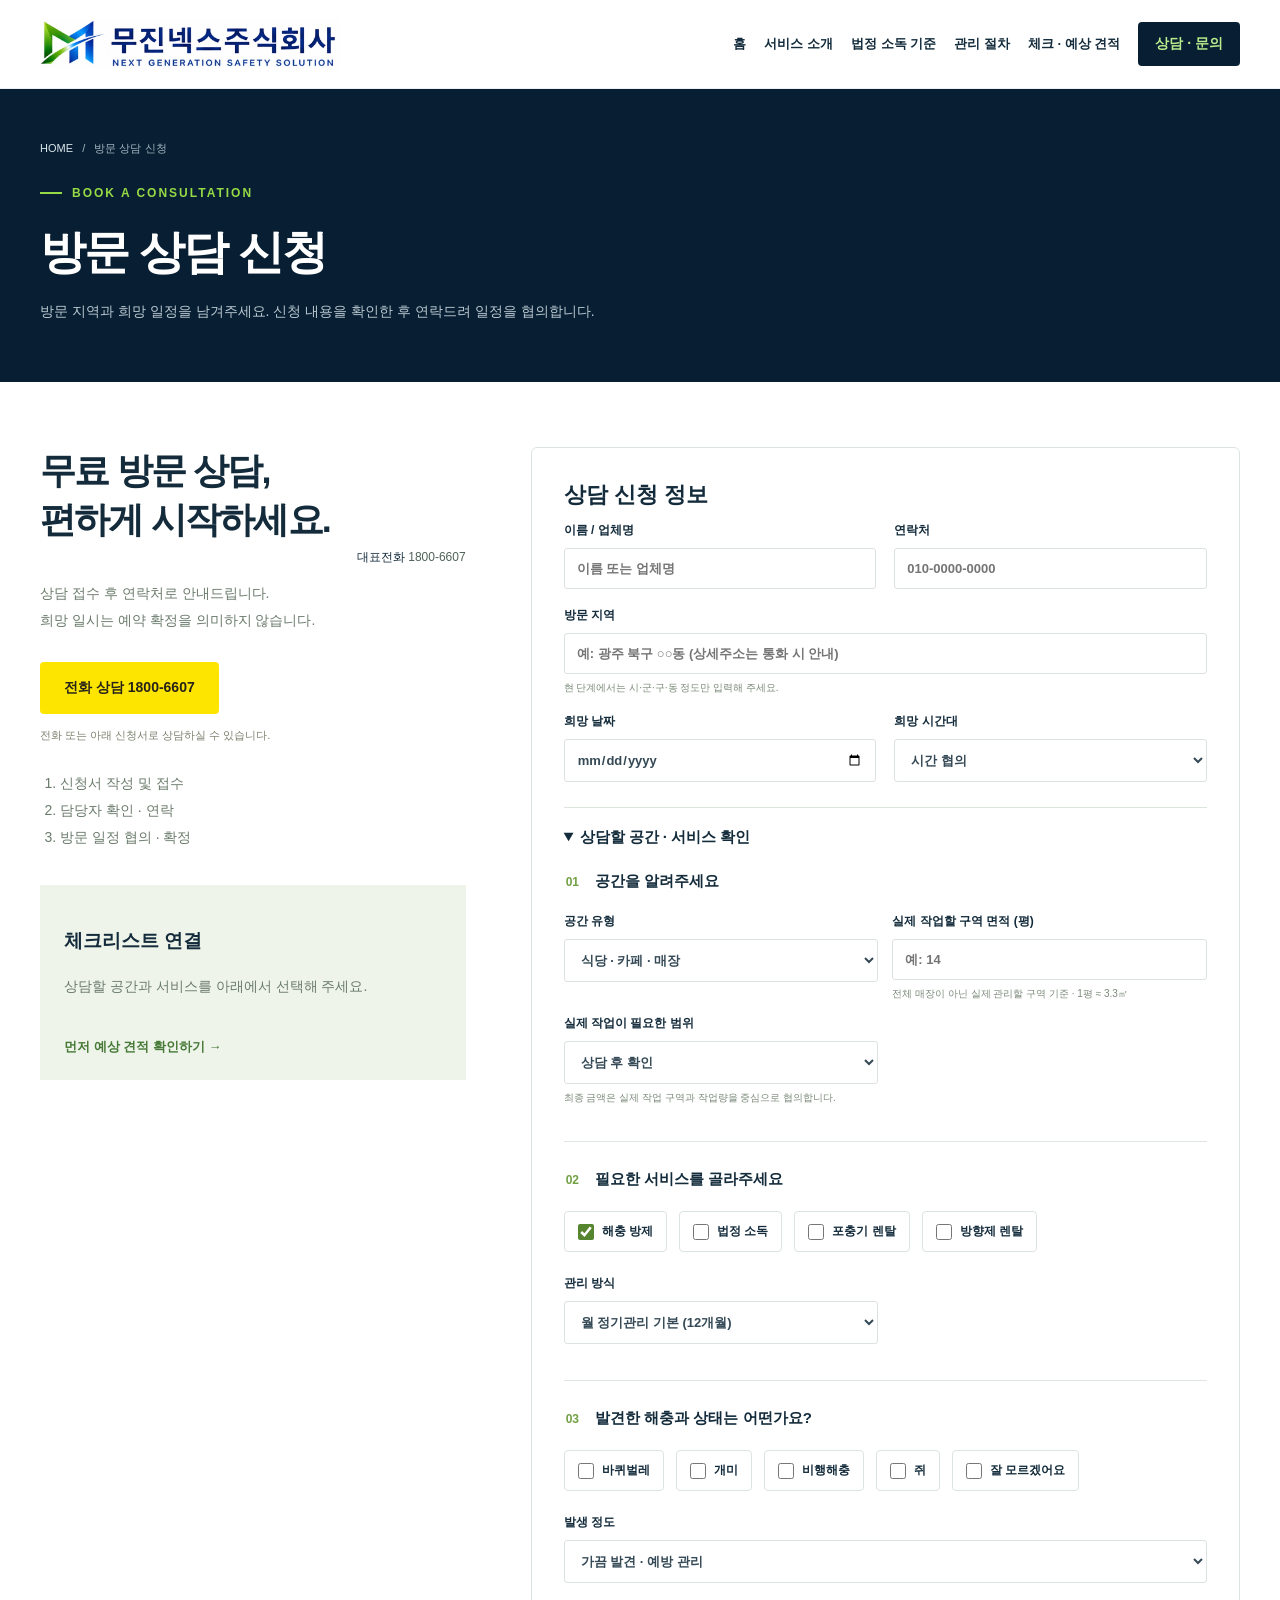
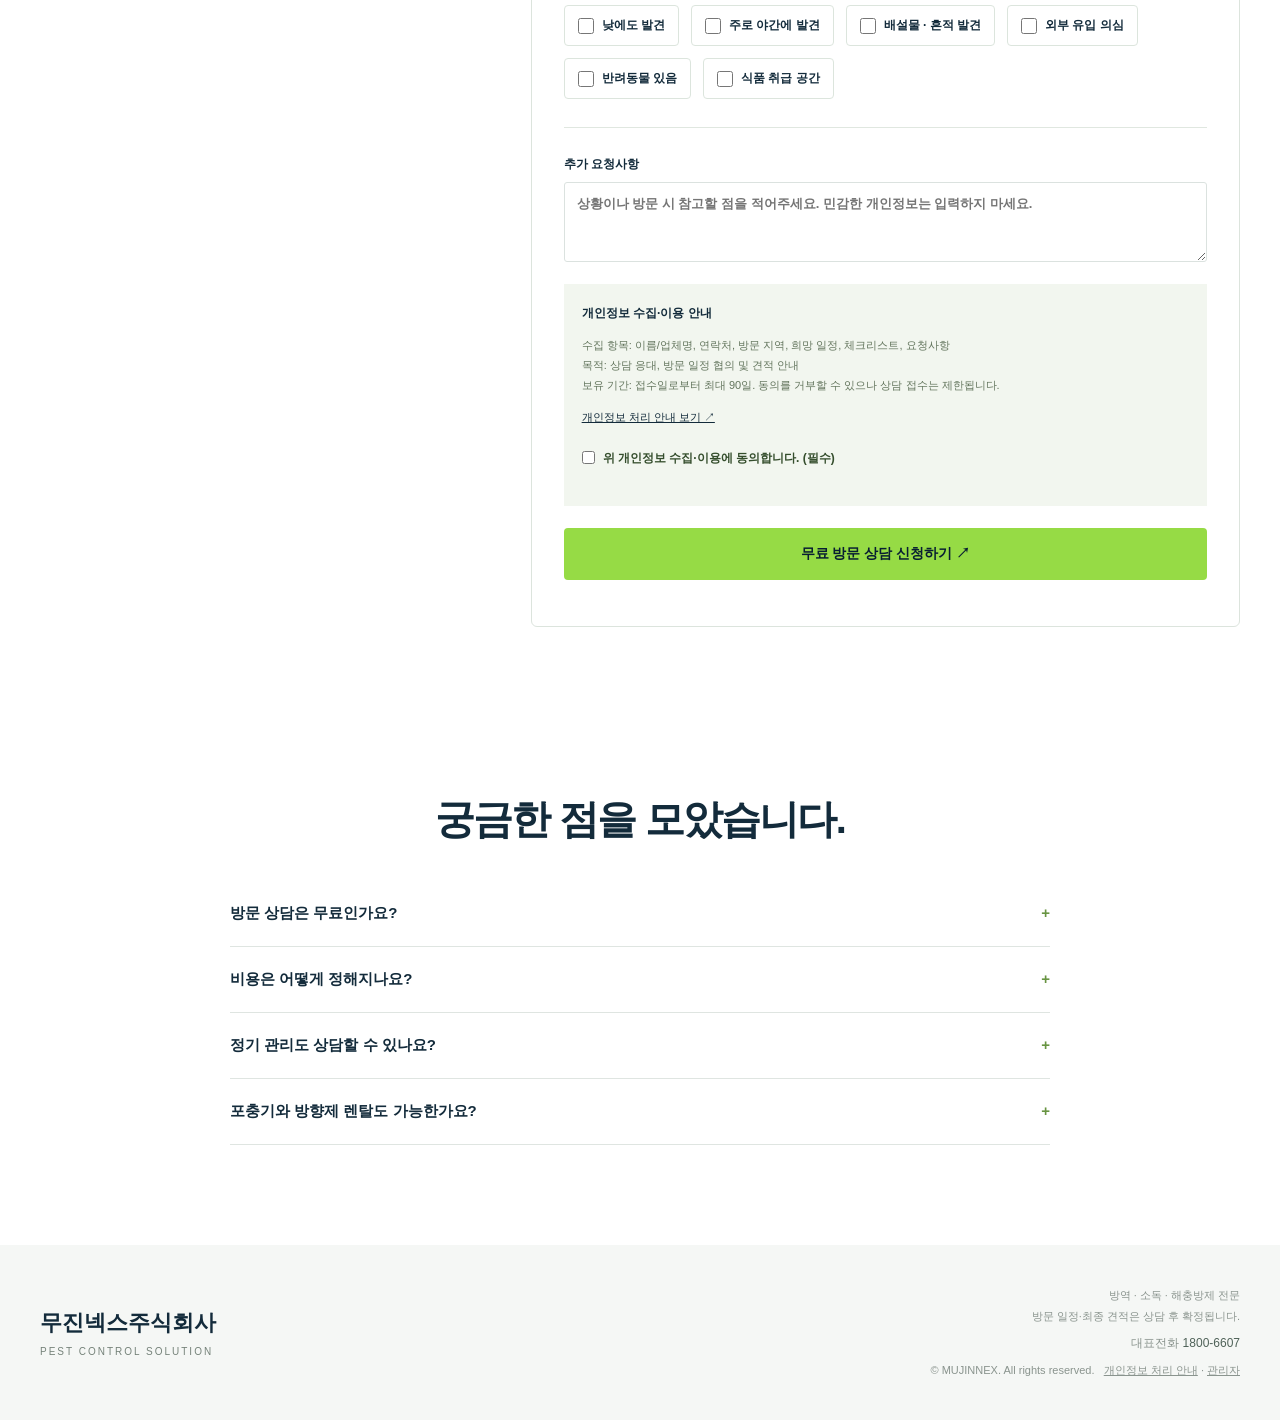
==== commit befddf96: "Add 24-month equipment management option and update plan labels" ====
--- a/contact.html
+++ b/contact.html
@@ -1 +1 @@
-<!doctype html><html lang="ko"><head><meta charset="utf-8"><meta name="viewport" content="width=device-width,initial-scale=1"><title>방문 상담 신청 | 무진넥스</title><meta name="description" content="무진넥스 방문 상담 신청"><link rel="stylesheet" href="assets/site.css?v=company-hero-v1"></head><body><header><div class="nav"><a href="index.html" class="logo" aria-label="무진넥스 홈"><img src="assets/company-logo.jpg" alt="무진넥스주식회사 로고"></a><button class="mobile-menu" aria-expanded="false" aria-controls="mainNav" type="button">메뉴 ☰</button><nav id="mainNav" aria-label="주 메뉴"><a href="index.html">홈</a><a href="services.html">서비스 소개</a><a href="legal.html">법정 소독 기준</a><a href="process.html">관리 절차</a><a href="quote.html">체크 · 예상 견적</a><a href="contact.html" aria-current="page" class="navcta">상담 · 문의</a></nav></div></header><main><div class="page-banner"><div class="wrap"><div class="breadcrumbs"><a href="index.html">HOME</a> &nbsp; / &nbsp; 방문 상담 신청</div><div class="eyebrow">BOOK A CONSULTATION</div><h1>방문 상담 신청</h1><p>방문 지역과 희망 일정을 남겨주세요. 신청 내용을 확인한 후 연락드려 일정을 협의합니다.</p></div></div><section class="tool-section"><div class="wrap booking-layout"><div class="booking-intro"><h2>무료 방문 상담,<br>편하게 시작하세요.</h2><div class="footer-phones"><span>대표전화 <a href="tel:18006607">1800-6607</a></span></div><p>상담 접수 후 연락처로 안내드립니다.<br>희망 일시는 예약 확정을 의미하지 않습니다.</p><a class="btn kakao-button" href="tel:18006607" target="_blank" rel="noopener noreferrer">전화 상담 1800-6607</a><p class="chat-note">전화 또는 아래 신청서로 상담하실 수 있습니다.</p><ol><li>신청서 작성 및 접수</li><li>담당자 확인 · 연락</li><li>방문 일정 협의 · 확정</li></ol><div class="estimate-panel"><h3>체크리스트 연결</h3><p id="draftInfo">상담할 공간과 서비스를 아래에서 선택해 주세요.</p><a href="quote.html" class="section-link">먼저 예상 견적 확인하기 →</a></div></div><form class="form booking-form" id="bookingForm"><h3>상담 신청 정보</h3><div class="form-grid"><label>이름 / 업체명<input name="name" autocomplete="name" required maxlength="60" placeholder="이름 또는 업체명"></label><label>연락처<input name="phone" type="tel" autocomplete="tel" required maxlength="20" placeholder="010-0000-0000" pattern="[0-9\s-]{9,20}"></label><label class="full">방문 지역<input name="region" required minlength="2" maxlength="120" placeholder="예: 광주 북구 ○○동 (상세주소는 통화 시 안내)"><small>현 단계에서는 시·군·구·동 정도만 입력해 주세요.</small></label><label>희망 날짜<input name="preferredDate" type="date" required></label><label>희망 시간대<select name="preferredTime"><option value="any">시간 협의</option><option value="morning">오전</option><option value="afternoon">오후</option><option value="evening">저녁 (가능 여부 협의)</option></select></label></div><details class="booking-check" open><summary>상담할 공간 · 서비스 확인</summary><div id="bookingChecklist"><fieldset><legend><span>01</span> 공간을 알려주세요</legend><div class="form-grid"><label>공간 유형<select name="space" required><option value="restaurant">식당 · 카페 · 매장</option><option value="home">주택 · 빌라 · 원룸</option><option value="facility">의료 · 학교 · 공공시설</option><option value="other">기타 공간</option></select></label><label>실제 작업할 구역 면적 (평)<input name="area" type="number" min="1" max="10000" step="0.1" placeholder="예: 14" required><small>전체 매장이 아닌 실제 관리할 구역 기준 · 1평 ≈ 3.3㎡</small></label><label>실제 작업이 필요한 범위<select name="scope"><option value="targeted">주방·창고 등 일부 구역</option><option value="whole">공간 전체</option><option value="unknown" selected>상담 후 확인</option></select><small>최종 금액은 실제 작업 구역과 작업량을 중심으로 협의합니다.</small></label></div></fieldset><fieldset><legend><span>02</span> 필요한 서비스를 골라주세요</legend><div class="choices"><label><input type="checkbox" name="services" value="pest" checked>해충 방제</label><label><input type="checkbox" name="services" value="legal">법정 소독</label><label><input type="checkbox" name="services" value="rental">포충기 렌탈</label><label><input type="checkbox" name="services" value="fragrance">방향제 렌탈</label></div><div class="form-grid"><label>관리 방식<select name="frequency"><option value="monthly">월 정기 관리 (12개월 기준)</option><option value="once">1회 방제 (예상 작업비 계산)</option></select></label><label data-quantity="rental" hidden>포충기 수량<input name="units" type="number" min="1" max="30" value="0" disabled></label><label data-quantity="fragrance" hidden>방향제 수량<input name="fragranceUnits" type="number" min="1" max="30" value="0" disabled></label></div></fieldset><fieldset><legend><span>03</span> 발견한 해충과 상태는 어떤가요?</legend><div class="choices"><label><input type="checkbox" name="pests" value="cockroach">바퀴벌레</label><label><input type="checkbox" name="pests" value="ant">개미</label><label><input type="checkbox" name="pests" value="flying">비행해충</label><label><input type="checkbox" name="pests" value="rodent">쥐</label><label><input type="checkbox" name="pests" value="unknown">잘 모르겠어요</label></div><label>발생 정도<select name="severity"><option value="low">가끔 발견 · 예방 관리</option><option value="medium">반복 발견</option><option value="high">여러 곳에서 자주 발견</option><option value="unknown">판단이 어려워요</option></select></label><div class="choices signs"><label><input type="checkbox" name="signs" value="day">낮에도 발견</label><label><input type="checkbox" name="signs" value="night">주로 야간에 발견</label><label><input type="checkbox" name="signs" value="droppings">배설물 · 흔적 발견</label><label><input type="checkbox" name="signs" value="entry">외부 유입 의심</label><label><input type="checkbox" name="signs" value="pet">반려동물 있음</label><label><input type="checkbox" name="signs" value="food">식품 취급 공간</label></div></fieldset></div></details><label>추가 요청사항<textarea name="message" maxlength="1500" placeholder="상황이나 방문 시 참고할 점을 적어주세요. 민감한 개인정보는 입력하지 마세요."></textarea></label><div class="honeypot" aria-hidden="true"><label>Website<input name="website" tabindex="-1" autocomplete="off"></label></div><div class="privacy-consent"><strong>개인정보 수집·이용 안내</strong><p>수집 항목: 이름/업체명, 연락처, 방문 지역, 희망 일정, 체크리스트, 요청사항<br>목적: 상담 응대, 방문 일정 협의 및 견적 안내<br>보유 기간: 접수일로부터 최대 90일. 동의를 거부할 수 있으나 상담 접수는 제한됩니다.</p><a href="privacy.html" target="_blank" rel="noopener">개인정보 처리 안내 보기 ↗</a><label class="check"><input type="checkbox" name="consent" required>위 개인정보 수집·이용에 동의합니다. (필수)</label></div><button class="btn" type="submit">무료 방문 상담 신청하기 ↗</button><div class="form-status" role="status" id="bookingStatus"></div></form></div></section><section class="faq-section" id="faq"><div class="faq"><h2>궁금한 점을 모았습니다.</h2><details><summary>방문 상담은 무료인가요?</summary><p>네. 무진넥스는 현장 진단, 맞춤 견적, 해충 상담을 위한 무료 방문 상담을 안내하고 있습니다. 방문 가능 지역과 일정은 상담 시 확인해 주세요.</p></details><details><summary>비용은 어떻게 정해지나요?</summary><p>실제 관리할 구역의 면적과 발생 상태를 바탕으로 참고 견적을 안내합니다. 전체 공간이 넓어도 일부 구역만 작업한다면 해당 구역을 기준으로 상담하며, 최종 금액은 현장 확인 후 조정합니다.</p></details><details><summary>정기 관리도 상담할 수 있나요?</summary><p>네. 공간과 발생 상황에 따라 정기 관리 방식과 방문 주기를 상담하실 수 있습니다. 구체적인 조건은 현장 확인 후 협의합니다.</p></details><details><summary>포충기와 방향제 렌탈도 가능한가요?</summary><p>포충기 설치·렌탈·구매와 방향제 렌탈을 상담하실 수 있습니다. 방향제는 1대당 월 1만원을 참고 기준으로 안내합니다. 포충기·방향제는 정기 점검과 소모품·부품 교체 관리를 제공하며, 교체 품목과 주기는 제품 및 사용 상태에 따라 상담 시 안내합니다.</p></details></div></section></main><footer><div class="footer-inner"><div class="footer-brand">무진넥스주식회사<small>PEST CONTROL SOLUTION</small></div><div class="footer-info">방역 · 소독 · 해충방제 전문<br>방문 일정·최종 견적은 상담 후 확정됩니다.<div class="footer-phones"><span>대표전화 <a href="tel:18006607">1800-6607</a></span></div>© MUJINNEX. All rights reserved. &nbsp; <a href="privacy.html">개인정보 처리 안내</a> · <a href="https://mujinnex-consultations.bigcat2.chatgpt.site/admin">관리자</a></div></div></footer><script src="assets/site.js"></script><script type="module" src="assets/forms.js?v=qa-v6"></script></body></html>+<!doctype html><html lang="ko"><head><meta charset="utf-8"><meta name="viewport" content="width=device-width,initial-scale=1"><title>방문 상담 신청 | 무진넥스</title><meta name="description" content="무진넥스 방문 상담 신청"><link rel="stylesheet" href="assets/site.css?v=company-hero-v1"></head><body><header><div class="nav"><a href="index.html" class="logo" aria-label="무진넥스 홈"><img src="assets/company-logo.jpg" alt="무진넥스주식회사 로고"></a><button class="mobile-menu" aria-expanded="false" aria-controls="mainNav" type="button">메뉴 ☰</button><nav id="mainNav" aria-label="주 메뉴"><a href="index.html">홈</a><a href="services.html">서비스 소개</a><a href="legal.html">법정 소독 기준</a><a href="process.html">관리 절차</a><a href="quote.html">체크 · 예상 견적</a><a href="contact.html" aria-current="page" class="navcta">상담 · 문의</a></nav></div></header><main><div class="page-banner"><div class="wrap"><div class="breadcrumbs"><a href="index.html">HOME</a> &nbsp; / &nbsp; 방문 상담 신청</div><div class="eyebrow">BOOK A CONSULTATION</div><h1>방문 상담 신청</h1><p>방문 지역과 희망 일정을 남겨주세요. 신청 내용을 확인한 후 연락드려 일정을 협의합니다.</p></div></div><section class="tool-section"><div class="wrap booking-layout"><div class="booking-intro"><h2>무료 방문 상담,<br>편하게 시작하세요.</h2><div class="footer-phones"><span>대표전화 <a href="tel:18006607">1800-6607</a></span></div><p>상담 접수 후 연락처로 안내드립니다.<br>희망 일시는 예약 확정을 의미하지 않습니다.</p><a class="btn kakao-button" href="tel:18006607" target="_blank" rel="noopener noreferrer">전화 상담 1800-6607</a><p class="chat-note">전화 또는 아래 신청서로 상담하실 수 있습니다.</p><ol><li>신청서 작성 및 접수</li><li>담당자 확인 · 연락</li><li>방문 일정 협의 · 확정</li></ol><div class="estimate-panel"><h3>체크리스트 연결</h3><p id="draftInfo">상담할 공간과 서비스를 아래에서 선택해 주세요.</p><a href="quote.html" class="section-link">먼저 예상 견적 확인하기 →</a></div></div><form class="form booking-form" id="bookingForm"><h3>상담 신청 정보</h3><div class="form-grid"><label>이름 / 업체명<input name="name" autocomplete="name" required maxlength="60" placeholder="이름 또는 업체명"></label><label>연락처<input name="phone" type="tel" autocomplete="tel" required maxlength="20" placeholder="010-0000-0000" pattern="[0-9\s-]{9,20}"></label><label class="full">방문 지역<input name="region" required minlength="2" maxlength="120" placeholder="예: 광주 북구 ○○동 (상세주소는 통화 시 안내)"><small>현 단계에서는 시·군·구·동 정도만 입력해 주세요.</small></label><label>희망 날짜<input name="preferredDate" type="date" required></label><label>희망 시간대<select name="preferredTime"><option value="any">시간 협의</option><option value="morning">오전</option><option value="afternoon">오후</option><option value="evening">저녁 (가능 여부 협의)</option></select></label></div><details class="booking-check" open><summary>상담할 공간 · 서비스 확인</summary><div id="bookingChecklist"><fieldset><legend><span>01</span> 공간을 알려주세요</legend><div class="form-grid"><label>공간 유형<select name="space" required><option value="restaurant">식당 · 카페 · 매장</option><option value="home">주택 · 빌라 · 원룸</option><option value="facility">의료 · 학교 · 공공시설</option><option value="other">기타 공간</option></select></label><label>실제 작업할 구역 면적 (평)<input name="area" type="number" min="1" max="10000" step="0.1" placeholder="예: 14" required><small>전체 매장이 아닌 실제 관리할 구역 기준 · 1평 ≈ 3.3㎡</small></label><label>실제 작업이 필요한 범위<select name="scope"><option value="targeted">주방·창고 등 일부 구역</option><option value="whole">공간 전체</option><option value="unknown" selected>상담 후 확인</option></select><small>최종 금액은 실제 작업 구역과 작업량을 중심으로 협의합니다.</small></label></div></fieldset><fieldset><legend><span>02</span> 필요한 서비스를 골라주세요</legend><div class="choices"><label><input type="checkbox" name="services" value="pest" checked>해충 방제</label><label><input type="checkbox" name="services" value="legal">법정 소독</label><label><input type="checkbox" name="services" value="rental">포충기 렌탈</label><label><input type="checkbox" name="services" value="fragrance">방향제 렌탈</label></div><div class="form-grid"><label>관리 방식<select name="frequency"><option value="monthly">월 정기관리 기본 (12개월)</option><option value="monthly_equipment">월 장비추가 정기관리 기본 (24개월)</option><option value="once">1회 방제관리 (상황에 맞게 방역)</option></select></label><label data-quantity="rental" hidden>포충기 수량<input name="units" type="number" min="1" max="30" value="0" disabled></label><label data-quantity="fragrance" hidden>방향제 수량<input name="fragranceUnits" type="number" min="1" max="30" value="0" disabled></label></div></fieldset><fieldset><legend><span>03</span> 발견한 해충과 상태는 어떤가요?</legend><div class="choices"><label><input type="checkbox" name="pests" value="cockroach">바퀴벌레</label><label><input type="checkbox" name="pests" value="ant">개미</label><label><input type="checkbox" name="pests" value="flying">비행해충</label><label><input type="checkbox" name="pests" value="rodent">쥐</label><label><input type="checkbox" name="pests" value="unknown">잘 모르겠어요</label></div><label>발생 정도<select name="severity"><option value="low">가끔 발견 · 예방 관리</option><option value="medium">반복 발견</option><option value="high">여러 곳에서 자주 발견</option><option value="unknown">판단이 어려워요</option></select></label><div class="choices signs"><label><input type="checkbox" name="signs" value="day">낮에도 발견</label><label><input type="checkbox" name="signs" value="night">주로 야간에 발견</label><label><input type="checkbox" name="signs" value="droppings">배설물 · 흔적 발견</label><label><input type="checkbox" name="signs" value="entry">외부 유입 의심</label><label><input type="checkbox" name="signs" value="pet">반려동물 있음</label><label><input type="checkbox" name="signs" value="food">식품 취급 공간</label></div></fieldset></div></details><label>추가 요청사항<textarea name="message" maxlength="1500" placeholder="상황이나 방문 시 참고할 점을 적어주세요. 민감한 개인정보는 입력하지 마세요."></textarea></label><div class="honeypot" aria-hidden="true"><label>Website<input name="website" tabindex="-1" autocomplete="off"></label></div><div class="privacy-consent"><strong>개인정보 수집·이용 안내</strong><p>수집 항목: 이름/업체명, 연락처, 방문 지역, 희망 일정, 체크리스트, 요청사항<br>목적: 상담 응대, 방문 일정 협의 및 견적 안내<br>보유 기간: 접수일로부터 최대 90일. 동의를 거부할 수 있으나 상담 접수는 제한됩니다.</p><a href="privacy.html" target="_blank" rel="noopener">개인정보 처리 안내 보기 ↗</a><label class="check"><input type="checkbox" name="consent" required>위 개인정보 수집·이용에 동의합니다. (필수)</label></div><button class="btn" type="submit">무료 방문 상담 신청하기 ↗</button><div class="form-status" role="status" id="bookingStatus"></div></form></div></section><section class="faq-section" id="faq"><div class="faq"><h2>궁금한 점을 모았습니다.</h2><details><summary>방문 상담은 무료인가요?</summary><p>네. 무진넥스는 현장 진단, 맞춤 견적, 해충 상담을 위한 무료 방문 상담을 안내하고 있습니다. 방문 가능 지역과 일정은 상담 시 확인해 주세요.</p></details><details><summary>비용은 어떻게 정해지나요?</summary><p>실제 관리할 구역의 면적과 발생 상태를 바탕으로 참고 견적을 안내합니다. 전체 공간이 넓어도 일부 구역만 작업한다면 해당 구역을 기준으로 상담하며, 최종 금액은 현장 확인 후 조정합니다.</p></details><details><summary>정기 관리도 상담할 수 있나요?</summary><p>네. 공간과 발생 상황에 따라 정기 관리 방식과 방문 주기를 상담하실 수 있습니다. 구체적인 조건은 현장 확인 후 협의합니다.</p></details><details><summary>포충기와 방향제 렌탈도 가능한가요?</summary><p>포충기 설치·렌탈·구매와 방향제 렌탈을 상담하실 수 있습니다. 방향제는 1대당 월 1만원을 참고 기준으로 안내합니다. 포충기·방향제는 정기 점검과 소모품·부품 교체 관리를 제공하며, 교체 품목과 주기는 제품 및 사용 상태에 따라 상담 시 안내합니다.</p></details></div></section></main><footer><div class="footer-inner"><div class="footer-brand">무진넥스주식회사<small>PEST CONTROL SOLUTION</small></div><div class="footer-info">방역 · 소독 · 해충방제 전문<br>방문 일정·최종 견적은 상담 후 확정됩니다.<div class="footer-phones"><span>대표전화 <a href="tel:18006607">1800-6607</a></span></div>© MUJINNEX. All rights reserved. &nbsp; <a href="privacy.html">개인정보 처리 안내</a> · <a href="https://mujinnex-consultations.bigcat2.chatgpt.site/admin">관리자</a></div></div></footer><script src="assets/site.js"></script><script type="module" src="assets/forms.js?v=qa-v6"></script></body></html>
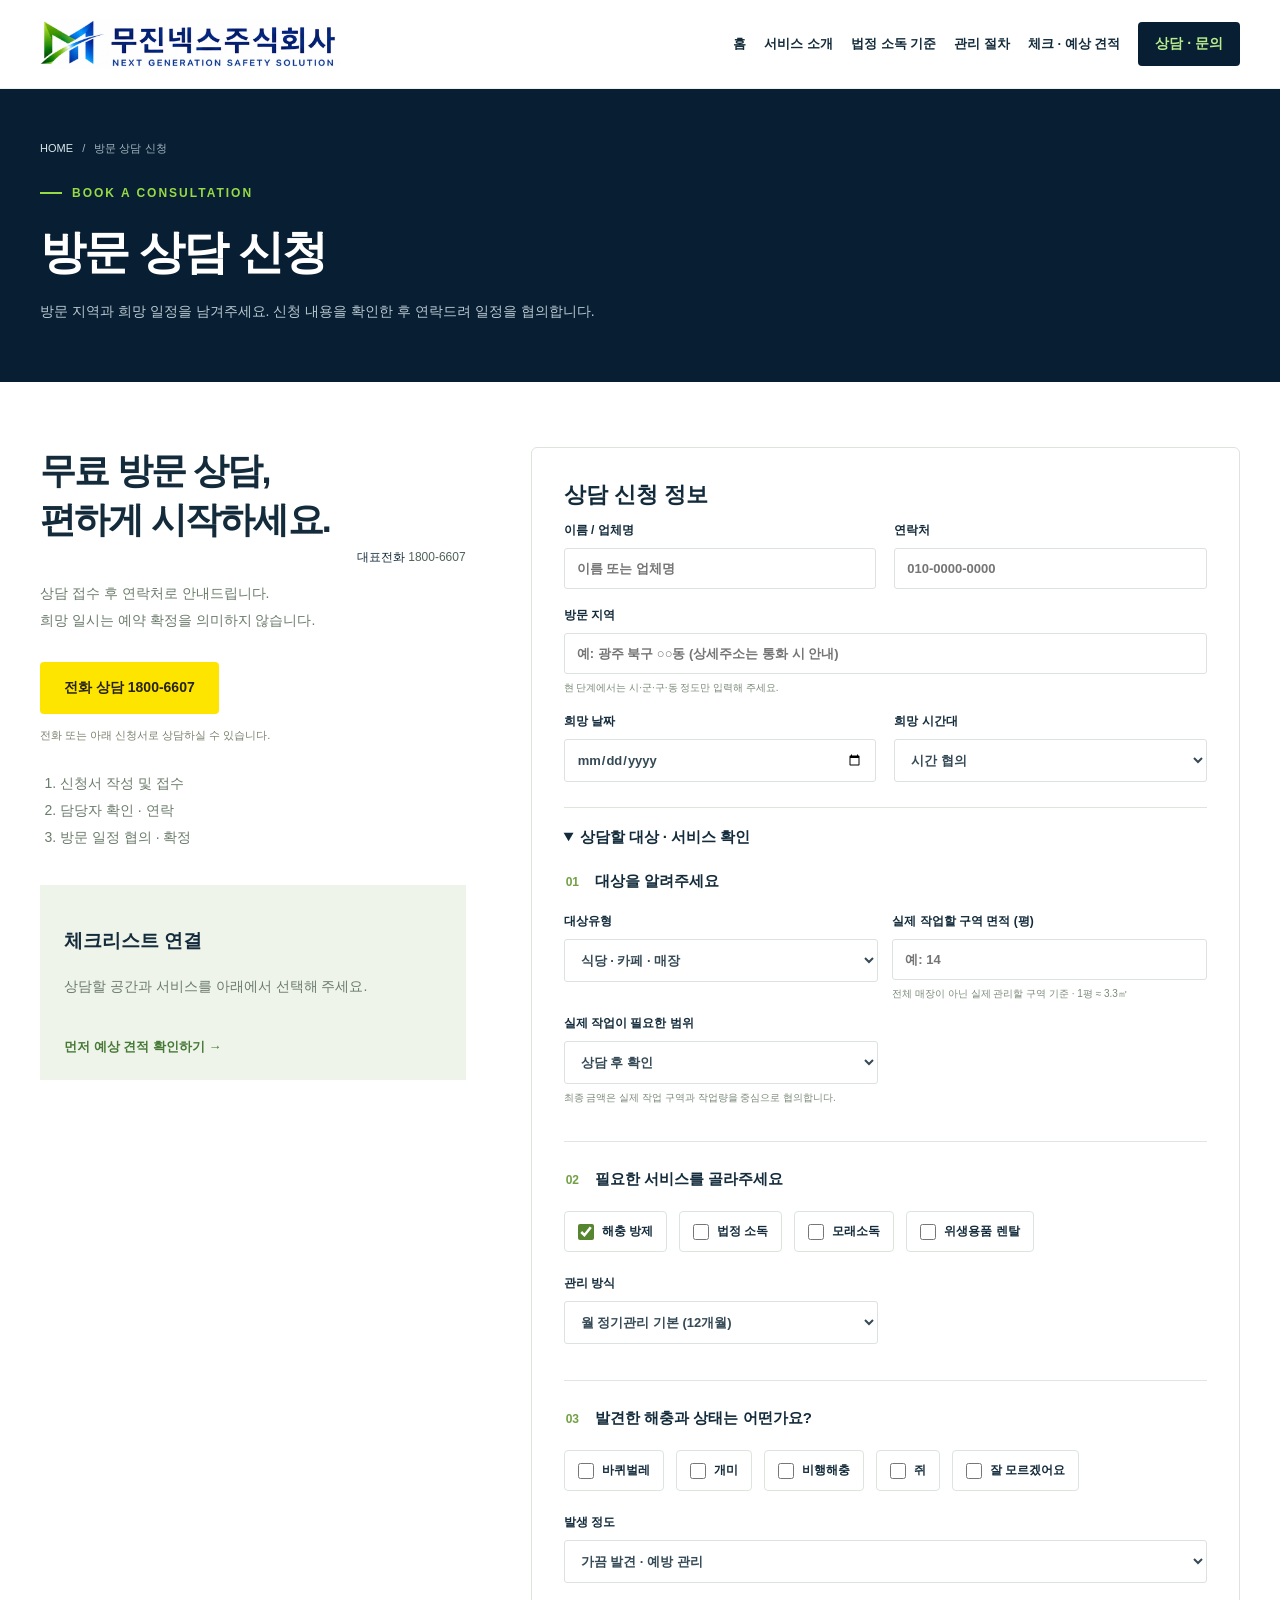
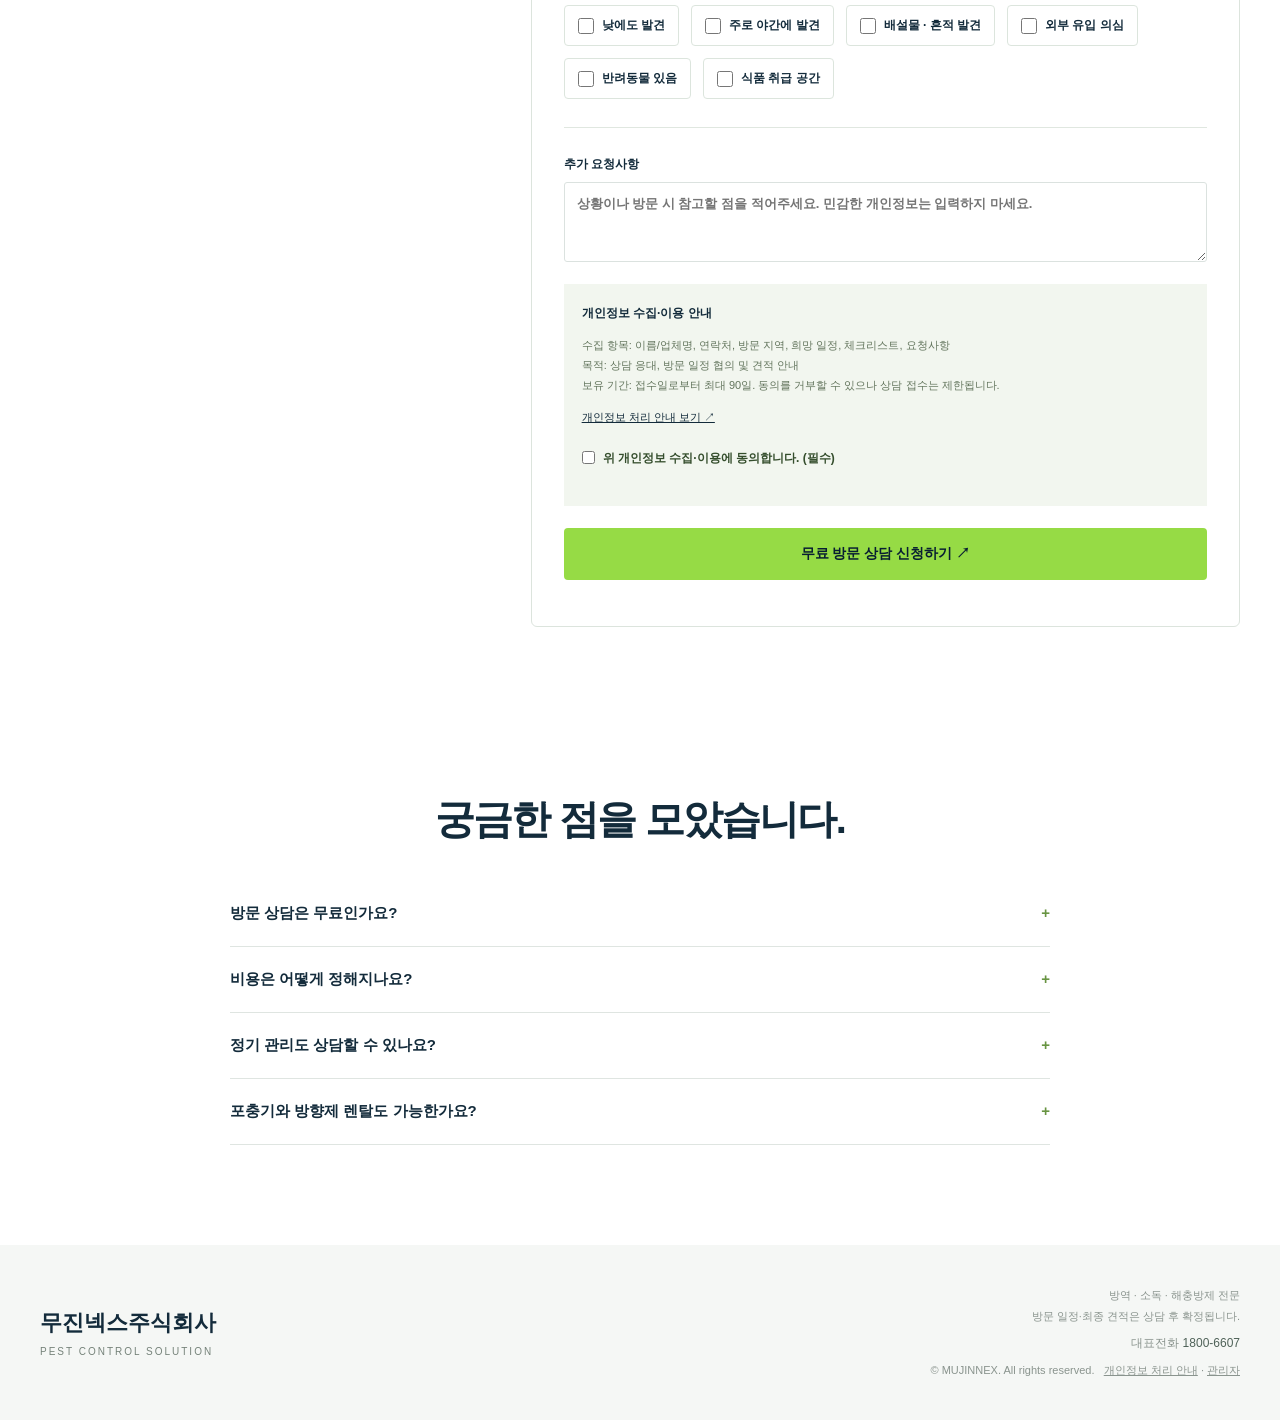
==== commit e604bd4d: "Replace rental choices with sand disinfection and hygiene rental; rename target fields" ====
--- a/contact.html
+++ b/contact.html
@@ -1 +1 @@
-<!doctype html><html lang="ko"><head><meta charset="utf-8"><meta name="viewport" content="width=device-width,initial-scale=1"><title>방문 상담 신청 | 무진넥스</title><meta name="description" content="무진넥스 방문 상담 신청"><link rel="stylesheet" href="assets/site.css?v=company-hero-v1"></head><body><header><div class="nav"><a href="index.html" class="logo" aria-label="무진넥스 홈"><img src="assets/company-logo.jpg" alt="무진넥스주식회사 로고"></a><button class="mobile-menu" aria-expanded="false" aria-controls="mainNav" type="button">메뉴 ☰</button><nav id="mainNav" aria-label="주 메뉴"><a href="index.html">홈</a><a href="services.html">서비스 소개</a><a href="legal.html">법정 소독 기준</a><a href="process.html">관리 절차</a><a href="quote.html">체크 · 예상 견적</a><a href="contact.html" aria-current="page" class="navcta">상담 · 문의</a></nav></div></header><main><div class="page-banner"><div class="wrap"><div class="breadcrumbs"><a href="index.html">HOME</a> &nbsp; / &nbsp; 방문 상담 신청</div><div class="eyebrow">BOOK A CONSULTATION</div><h1>방문 상담 신청</h1><p>방문 지역과 희망 일정을 남겨주세요. 신청 내용을 확인한 후 연락드려 일정을 협의합니다.</p></div></div><section class="tool-section"><div class="wrap booking-layout"><div class="booking-intro"><h2>무료 방문 상담,<br>편하게 시작하세요.</h2><div class="footer-phones"><span>대표전화 <a href="tel:18006607">1800-6607</a></span></div><p>상담 접수 후 연락처로 안내드립니다.<br>희망 일시는 예약 확정을 의미하지 않습니다.</p><a class="btn kakao-button" href="tel:18006607" target="_blank" rel="noopener noreferrer">전화 상담 1800-6607</a><p class="chat-note">전화 또는 아래 신청서로 상담하실 수 있습니다.</p><ol><li>신청서 작성 및 접수</li><li>담당자 확인 · 연락</li><li>방문 일정 협의 · 확정</li></ol><div class="estimate-panel"><h3>체크리스트 연결</h3><p id="draftInfo">상담할 공간과 서비스를 아래에서 선택해 주세요.</p><a href="quote.html" class="section-link">먼저 예상 견적 확인하기 →</a></div></div><form class="form booking-form" id="bookingForm"><h3>상담 신청 정보</h3><div class="form-grid"><label>이름 / 업체명<input name="name" autocomplete="name" required maxlength="60" placeholder="이름 또는 업체명"></label><label>연락처<input name="phone" type="tel" autocomplete="tel" required maxlength="20" placeholder="010-0000-0000" pattern="[0-9\s-]{9,20}"></label><label class="full">방문 지역<input name="region" required minlength="2" maxlength="120" placeholder="예: 광주 북구 ○○동 (상세주소는 통화 시 안내)"><small>현 단계에서는 시·군·구·동 정도만 입력해 주세요.</small></label><label>희망 날짜<input name="preferredDate" type="date" required></label><label>희망 시간대<select name="preferredTime"><option value="any">시간 협의</option><option value="morning">오전</option><option value="afternoon">오후</option><option value="evening">저녁 (가능 여부 협의)</option></select></label></div><details class="booking-check" open><summary>상담할 공간 · 서비스 확인</summary><div id="bookingChecklist"><fieldset><legend><span>01</span> 공간을 알려주세요</legend><div class="form-grid"><label>공간 유형<select name="space" required><option value="restaurant">식당 · 카페 · 매장</option><option value="home">주택 · 빌라 · 원룸</option><option value="facility">의료 · 학교 · 공공시설</option><option value="other">기타 공간</option></select></label><label>실제 작업할 구역 면적 (평)<input name="area" type="number" min="1" max="10000" step="0.1" placeholder="예: 14" required><small>전체 매장이 아닌 실제 관리할 구역 기준 · 1평 ≈ 3.3㎡</small></label><label>실제 작업이 필요한 범위<select name="scope"><option value="targeted">주방·창고 등 일부 구역</option><option value="whole">공간 전체</option><option value="unknown" selected>상담 후 확인</option></select><small>최종 금액은 실제 작업 구역과 작업량을 중심으로 협의합니다.</small></label></div></fieldset><fieldset><legend><span>02</span> 필요한 서비스를 골라주세요</legend><div class="choices"><label><input type="checkbox" name="services" value="pest" checked>해충 방제</label><label><input type="checkbox" name="services" value="legal">법정 소독</label><label><input type="checkbox" name="services" value="rental">포충기 렌탈</label><label><input type="checkbox" name="services" value="fragrance">방향제 렌탈</label></div><div class="form-grid"><label>관리 방식<select name="frequency"><option value="monthly">월 정기관리 기본 (12개월)</option><option value="monthly_equipment">월 장비추가 정기관리 기본 (24개월)</option><option value="once">1회 방제관리 (상황에 맞게 방역)</option></select></label><label data-quantity="rental" hidden>포충기 수량<input name="units" type="number" min="1" max="30" value="0" disabled></label><label data-quantity="fragrance" hidden>방향제 수량<input name="fragranceUnits" type="number" min="1" max="30" value="0" disabled></label></div></fieldset><fieldset><legend><span>03</span> 발견한 해충과 상태는 어떤가요?</legend><div class="choices"><label><input type="checkbox" name="pests" value="cockroach">바퀴벌레</label><label><input type="checkbox" name="pests" value="ant">개미</label><label><input type="checkbox" name="pests" value="flying">비행해충</label><label><input type="checkbox" name="pests" value="rodent">쥐</label><label><input type="checkbox" name="pests" value="unknown">잘 모르겠어요</label></div><label>발생 정도<select name="severity"><option value="low">가끔 발견 · 예방 관리</option><option value="medium">반복 발견</option><option value="high">여러 곳에서 자주 발견</option><option value="unknown">판단이 어려워요</option></select></label><div class="choices signs"><label><input type="checkbox" name="signs" value="day">낮에도 발견</label><label><input type="checkbox" name="signs" value="night">주로 야간에 발견</label><label><input type="checkbox" name="signs" value="droppings">배설물 · 흔적 발견</label><label><input type="checkbox" name="signs" value="entry">외부 유입 의심</label><label><input type="checkbox" name="signs" value="pet">반려동물 있음</label><label><input type="checkbox" name="signs" value="food">식품 취급 공간</label></div></fieldset></div></details><label>추가 요청사항<textarea name="message" maxlength="1500" placeholder="상황이나 방문 시 참고할 점을 적어주세요. 민감한 개인정보는 입력하지 마세요."></textarea></label><div class="honeypot" aria-hidden="true"><label>Website<input name="website" tabindex="-1" autocomplete="off"></label></div><div class="privacy-consent"><strong>개인정보 수집·이용 안내</strong><p>수집 항목: 이름/업체명, 연락처, 방문 지역, 희망 일정, 체크리스트, 요청사항<br>목적: 상담 응대, 방문 일정 협의 및 견적 안내<br>보유 기간: 접수일로부터 최대 90일. 동의를 거부할 수 있으나 상담 접수는 제한됩니다.</p><a href="privacy.html" target="_blank" rel="noopener">개인정보 처리 안내 보기 ↗</a><label class="check"><input type="checkbox" name="consent" required>위 개인정보 수집·이용에 동의합니다. (필수)</label></div><button class="btn" type="submit">무료 방문 상담 신청하기 ↗</button><div class="form-status" role="status" id="bookingStatus"></div></form></div></section><section class="faq-section" id="faq"><div class="faq"><h2>궁금한 점을 모았습니다.</h2><details><summary>방문 상담은 무료인가요?</summary><p>네. 무진넥스는 현장 진단, 맞춤 견적, 해충 상담을 위한 무료 방문 상담을 안내하고 있습니다. 방문 가능 지역과 일정은 상담 시 확인해 주세요.</p></details><details><summary>비용은 어떻게 정해지나요?</summary><p>실제 관리할 구역의 면적과 발생 상태를 바탕으로 참고 견적을 안내합니다. 전체 공간이 넓어도 일부 구역만 작업한다면 해당 구역을 기준으로 상담하며, 최종 금액은 현장 확인 후 조정합니다.</p></details><details><summary>정기 관리도 상담할 수 있나요?</summary><p>네. 공간과 발생 상황에 따라 정기 관리 방식과 방문 주기를 상담하실 수 있습니다. 구체적인 조건은 현장 확인 후 협의합니다.</p></details><details><summary>포충기와 방향제 렌탈도 가능한가요?</summary><p>포충기 설치·렌탈·구매와 방향제 렌탈을 상담하실 수 있습니다. 방향제는 1대당 월 1만원을 참고 기준으로 안내합니다. 포충기·방향제는 정기 점검과 소모품·부품 교체 관리를 제공하며, 교체 품목과 주기는 제품 및 사용 상태에 따라 상담 시 안내합니다.</p></details></div></section></main><footer><div class="footer-inner"><div class="footer-brand">무진넥스주식회사<small>PEST CONTROL SOLUTION</small></div><div class="footer-info">방역 · 소독 · 해충방제 전문<br>방문 일정·최종 견적은 상담 후 확정됩니다.<div class="footer-phones"><span>대표전화 <a href="tel:18006607">1800-6607</a></span></div>© MUJINNEX. All rights reserved. &nbsp; <a href="privacy.html">개인정보 처리 안내</a> · <a href="https://mujinnex-consultations.bigcat2.chatgpt.site/admin">관리자</a></div></div></footer><script src="assets/site.js"></script><script type="module" src="assets/forms.js?v=qa-v6"></script></body></html>+<!doctype html><html lang="ko"><head><meta charset="utf-8"><meta name="viewport" content="width=device-width,initial-scale=1"><title>방문 상담 신청 | 무진넥스</title><meta name="description" content="무진넥스 방문 상담 신청"><link rel="stylesheet" href="assets/site.css?v=company-hero-v1"></head><body><header><div class="nav"><a href="index.html" class="logo" aria-label="무진넥스 홈"><img src="assets/company-logo.jpg" alt="무진넥스주식회사 로고"></a><button class="mobile-menu" aria-expanded="false" aria-controls="mainNav" type="button">메뉴 ☰</button><nav id="mainNav" aria-label="주 메뉴"><a href="index.html">홈</a><a href="services.html">서비스 소개</a><a href="legal.html">법정 소독 기준</a><a href="process.html">관리 절차</a><a href="quote.html">체크 · 예상 견적</a><a href="contact.html" aria-current="page" class="navcta">상담 · 문의</a></nav></div></header><main><div class="page-banner"><div class="wrap"><div class="breadcrumbs"><a href="index.html">HOME</a> &nbsp; / &nbsp; 방문 상담 신청</div><div class="eyebrow">BOOK A CONSULTATION</div><h1>방문 상담 신청</h1><p>방문 지역과 희망 일정을 남겨주세요. 신청 내용을 확인한 후 연락드려 일정을 협의합니다.</p></div></div><section class="tool-section"><div class="wrap booking-layout"><div class="booking-intro"><h2>무료 방문 상담,<br>편하게 시작하세요.</h2><div class="footer-phones"><span>대표전화 <a href="tel:18006607">1800-6607</a></span></div><p>상담 접수 후 연락처로 안내드립니다.<br>희망 일시는 예약 확정을 의미하지 않습니다.</p><a class="btn kakao-button" href="tel:18006607" target="_blank" rel="noopener noreferrer">전화 상담 1800-6607</a><p class="chat-note">전화 또는 아래 신청서로 상담하실 수 있습니다.</p><ol><li>신청서 작성 및 접수</li><li>담당자 확인 · 연락</li><li>방문 일정 협의 · 확정</li></ol><div class="estimate-panel"><h3>체크리스트 연결</h3><p id="draftInfo">상담할 공간과 서비스를 아래에서 선택해 주세요.</p><a href="quote.html" class="section-link">먼저 예상 견적 확인하기 →</a></div></div><form class="form booking-form" id="bookingForm"><h3>상담 신청 정보</h3><div class="form-grid"><label>이름 / 업체명<input name="name" autocomplete="name" required maxlength="60" placeholder="이름 또는 업체명"></label><label>연락처<input name="phone" type="tel" autocomplete="tel" required maxlength="20" placeholder="010-0000-0000" pattern="[0-9\s-]{9,20}"></label><label class="full">방문 지역<input name="region" required minlength="2" maxlength="120" placeholder="예: 광주 북구 ○○동 (상세주소는 통화 시 안내)"><small>현 단계에서는 시·군·구·동 정도만 입력해 주세요.</small></label><label>희망 날짜<input name="preferredDate" type="date" required></label><label>희망 시간대<select name="preferredTime"><option value="any">시간 협의</option><option value="morning">오전</option><option value="afternoon">오후</option><option value="evening">저녁 (가능 여부 협의)</option></select></label></div><details class="booking-check" open><summary>상담할 대상 · 서비스 확인</summary><div id="bookingChecklist"><fieldset><legend><span>01</span> 대상을 알려주세요</legend><div class="form-grid"><label>대상유형<select name="space" required><option value="restaurant">식당 · 카페 · 매장</option><option value="home">주택 · 빌라 · 원룸</option><option value="facility">의료 · 학교 · 공공시설</option><option value="haccp">HACCP업체</option><option value="other">기타 공간</option></select></label><label>실제 작업할 구역 면적 (평)<input name="area" type="number" min="1" max="10000" step="0.1" placeholder="예: 14" required><small>전체 매장이 아닌 실제 관리할 구역 기준 · 1평 ≈ 3.3㎡</small></label><label>실제 작업이 필요한 범위<select name="scope"><option value="targeted">주방·창고 등 일부 구역</option><option value="whole">공간 전체</option><option value="unknown" selected>상담 후 확인</option></select><small>최종 금액은 실제 작업 구역과 작업량을 중심으로 협의합니다.</small></label></div></fieldset><fieldset><legend><span>02</span> 필요한 서비스를 골라주세요</legend><div class="choices"><label><input type="checkbox" name="services" value="pest" checked>해충 방제</label><label><input type="checkbox" name="services" value="legal">법정 소독</label><label><input type="checkbox" name="services" value="sand">모래소독</label><label><input type="checkbox" name="services" value="hygiene">위생용품 렌탈</label></div><div class="form-grid"><label>관리 방식<select name="frequency"><option value="monthly">월 정기관리 기본 (12개월)</option><option value="monthly_equipment">월 장비추가 정기관리 기본 (24개월)</option><option value="once">1회 방제관리 (상황에 맞게 방역)</option></select></label></div></fieldset><fieldset><legend><span>03</span> 발견한 해충과 상태는 어떤가요?</legend><div class="choices"><label><input type="checkbox" name="pests" value="cockroach">바퀴벌레</label><label><input type="checkbox" name="pests" value="ant">개미</label><label><input type="checkbox" name="pests" value="flying">비행해충</label><label><input type="checkbox" name="pests" value="rodent">쥐</label><label><input type="checkbox" name="pests" value="unknown">잘 모르겠어요</label></div><label>발생 정도<select name="severity"><option value="low">가끔 발견 · 예방 관리</option><option value="medium">반복 발견</option><option value="high">여러 곳에서 자주 발견</option><option value="unknown">판단이 어려워요</option></select></label><div class="choices signs"><label><input type="checkbox" name="signs" value="day">낮에도 발견</label><label><input type="checkbox" name="signs" value="night">주로 야간에 발견</label><label><input type="checkbox" name="signs" value="droppings">배설물 · 흔적 발견</label><label><input type="checkbox" name="signs" value="entry">외부 유입 의심</label><label><input type="checkbox" name="signs" value="pet">반려동물 있음</label><label><input type="checkbox" name="signs" value="food">식품 취급 공간</label></div></fieldset></div></details><label>추가 요청사항<textarea name="message" maxlength="1500" placeholder="상황이나 방문 시 참고할 점을 적어주세요. 민감한 개인정보는 입력하지 마세요."></textarea></label><div class="honeypot" aria-hidden="true"><label>Website<input name="website" tabindex="-1" autocomplete="off"></label></div><div class="privacy-consent"><strong>개인정보 수집·이용 안내</strong><p>수집 항목: 이름/업체명, 연락처, 방문 지역, 희망 일정, 체크리스트, 요청사항<br>목적: 상담 응대, 방문 일정 협의 및 견적 안내<br>보유 기간: 접수일로부터 최대 90일. 동의를 거부할 수 있으나 상담 접수는 제한됩니다.</p><a href="privacy.html" target="_blank" rel="noopener">개인정보 처리 안내 보기 ↗</a><label class="check"><input type="checkbox" name="consent" required>위 개인정보 수집·이용에 동의합니다. (필수)</label></div><button class="btn" type="submit">무료 방문 상담 신청하기 ↗</button><div class="form-status" role="status" id="bookingStatus"></div></form></div></section><section class="faq-section" id="faq"><div class="faq"><h2>궁금한 점을 모았습니다.</h2><details><summary>방문 상담은 무료인가요?</summary><p>네. 무진넥스는 현장 진단, 맞춤 견적, 해충 상담을 위한 무료 방문 상담을 안내하고 있습니다. 방문 가능 지역과 일정은 상담 시 확인해 주세요.</p></details><details><summary>비용은 어떻게 정해지나요?</summary><p>실제 관리할 구역의 면적과 발생 상태를 바탕으로 참고 견적을 안내합니다. 전체 공간이 넓어도 일부 구역만 작업한다면 해당 구역을 기준으로 상담하며, 최종 금액은 현장 확인 후 조정합니다.</p></details><details><summary>정기 관리도 상담할 수 있나요?</summary><p>네. 공간과 발생 상황에 따라 정기 관리 방식과 방문 주기를 상담하실 수 있습니다. 구체적인 조건은 현장 확인 후 협의합니다.</p></details><details><summary>포충기와 방향제 렌탈도 가능한가요?</summary><p>포충기 설치·렌탈·구매와 방향제 렌탈을 상담하실 수 있습니다. 방향제는 1대당 월 1만원을 참고 기준으로 안내합니다. 포충기·방향제는 정기 점검과 소모품·부품 교체 관리를 제공하며, 교체 품목과 주기는 제품 및 사용 상태에 따라 상담 시 안내합니다.</p></details></div></section></main><footer><div class="footer-inner"><div class="footer-brand">무진넥스주식회사<small>PEST CONTROL SOLUTION</small></div><div class="footer-info">방역 · 소독 · 해충방제 전문<br>방문 일정·최종 견적은 상담 후 확정됩니다.<div class="footer-phones"><span>대표전화 <a href="tel:18006607">1800-6607</a></span></div>© MUJINNEX. All rights reserved. &nbsp; <a href="privacy.html">개인정보 처리 안내</a> · <a href="https://mujinnex-consultations.bigcat2.chatgpt.site/admin">관리자</a></div></div></footer><script src="assets/site.js"></script><script type="module" src="assets/forms.js?v=qa-v6"></script></body></html>
